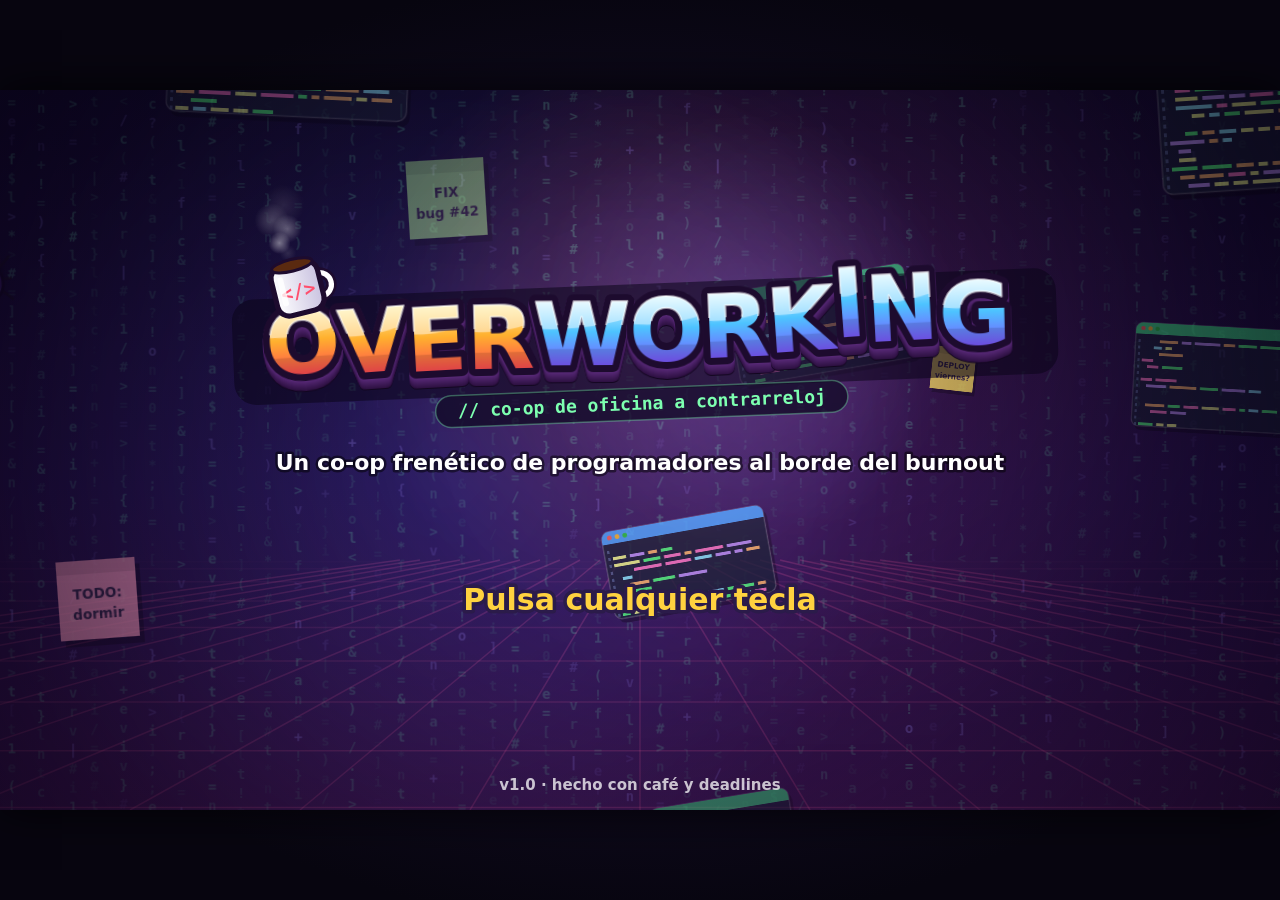
==== index.html @ 5dc76606 "OVERWORKING: co-op de oficina a contrarreloj Juego HTML5 Canvas inspirado en las cocinas frenéticas," ====
<!DOCTYPE html>
<html lang="es">
<head>
  <meta charset="utf-8">
  <meta name="viewport" content="width=device-width, initial-scale=1">
  <title>OVERWORKING</title>
  <link rel="stylesheet" href="css/style.css">
</head>
<body>
  <div id="wrap">
    <canvas id="game" width="1280" height="720" tabindex="0" aria-label="OVERWORKING"></canvas>
  </div>
  <noscript>OVERWORKING necesita JavaScript.</noscript>

  <!-- AUDIO -->
  <script src="js/audio.js"></script>
  <!-- ART -->
  <script src="js/art/art.js"></script>
  <script src="js/art/characters.js"></script>
  <script src="js/art/stations.js"></script>
  <script src="js/art/items.js"></script>
  <script src="js/art/fx.js"></script>
  <script src="js/art/ui.js"></script>
  <!-- CORE -->
  <script src="js/core/fallbacks.js"></script>
  <script src="js/core/config.js"></script>
  <script src="js/core/input.js"></script>
  <script src="js/core/levels.js"></script>
  <script src="js/core/entities.js"></script>
  <script src="js/core/game.js"></script>
  <script src="js/core/hud.js"></script>
  <script src="js/core/menus.js"></script>
  <script src="js/core/main.js"></script>
</body>
</html>
---- css/style.css ----
html, body {
  margin: 0;
  padding: 0;
  width: 100%;
  height: 100%;
  overflow: hidden;
  background: #07050f;
}
#wrap {
  position: fixed;
  inset: 0;
  display: flex;
  align-items: center;
  justify-content: center;
  background: radial-gradient(ellipse at center, #1a1033 0%, #07050f 75%);
}
#game {
  display: block;
  width: 1280px;
  height: 720px;
  background: #000;
  outline: none;
  box-shadow: 0 0 40px rgba(0, 0, 0, 0.8);
  cursor: default;
}
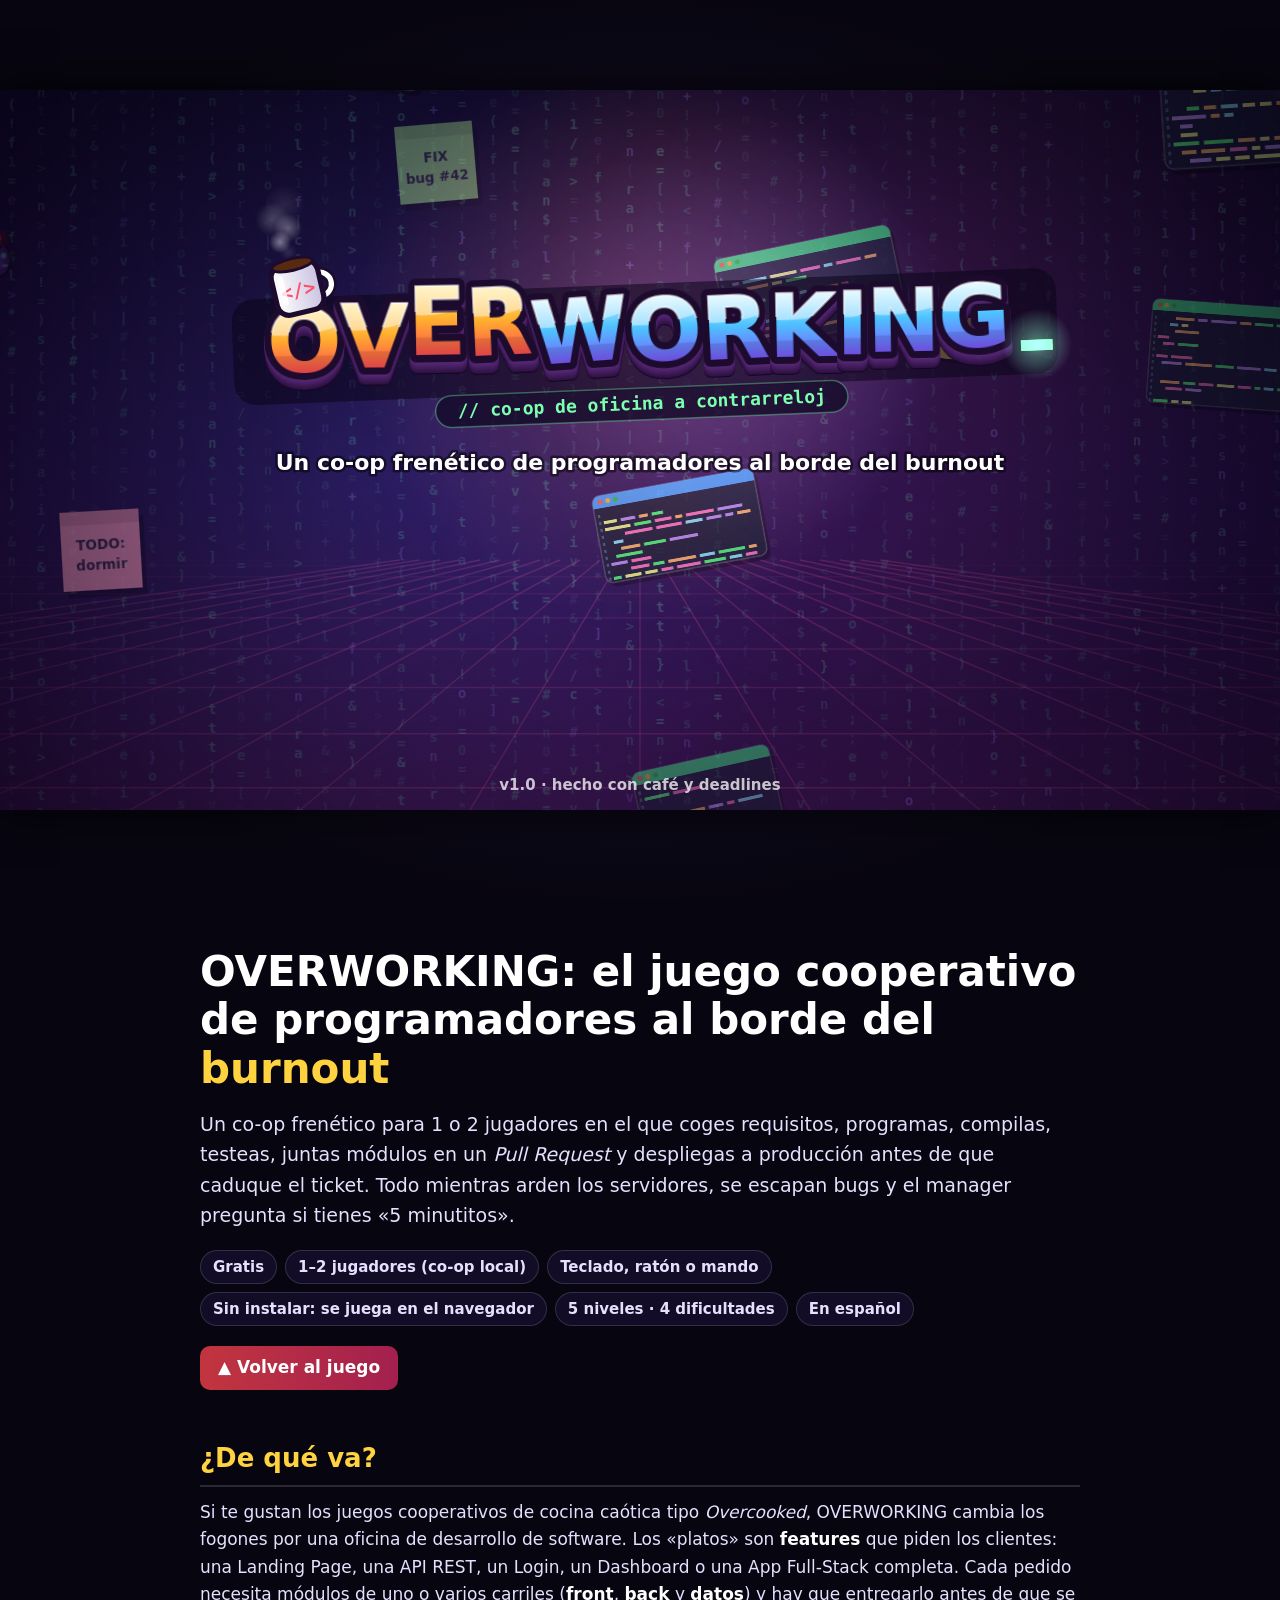
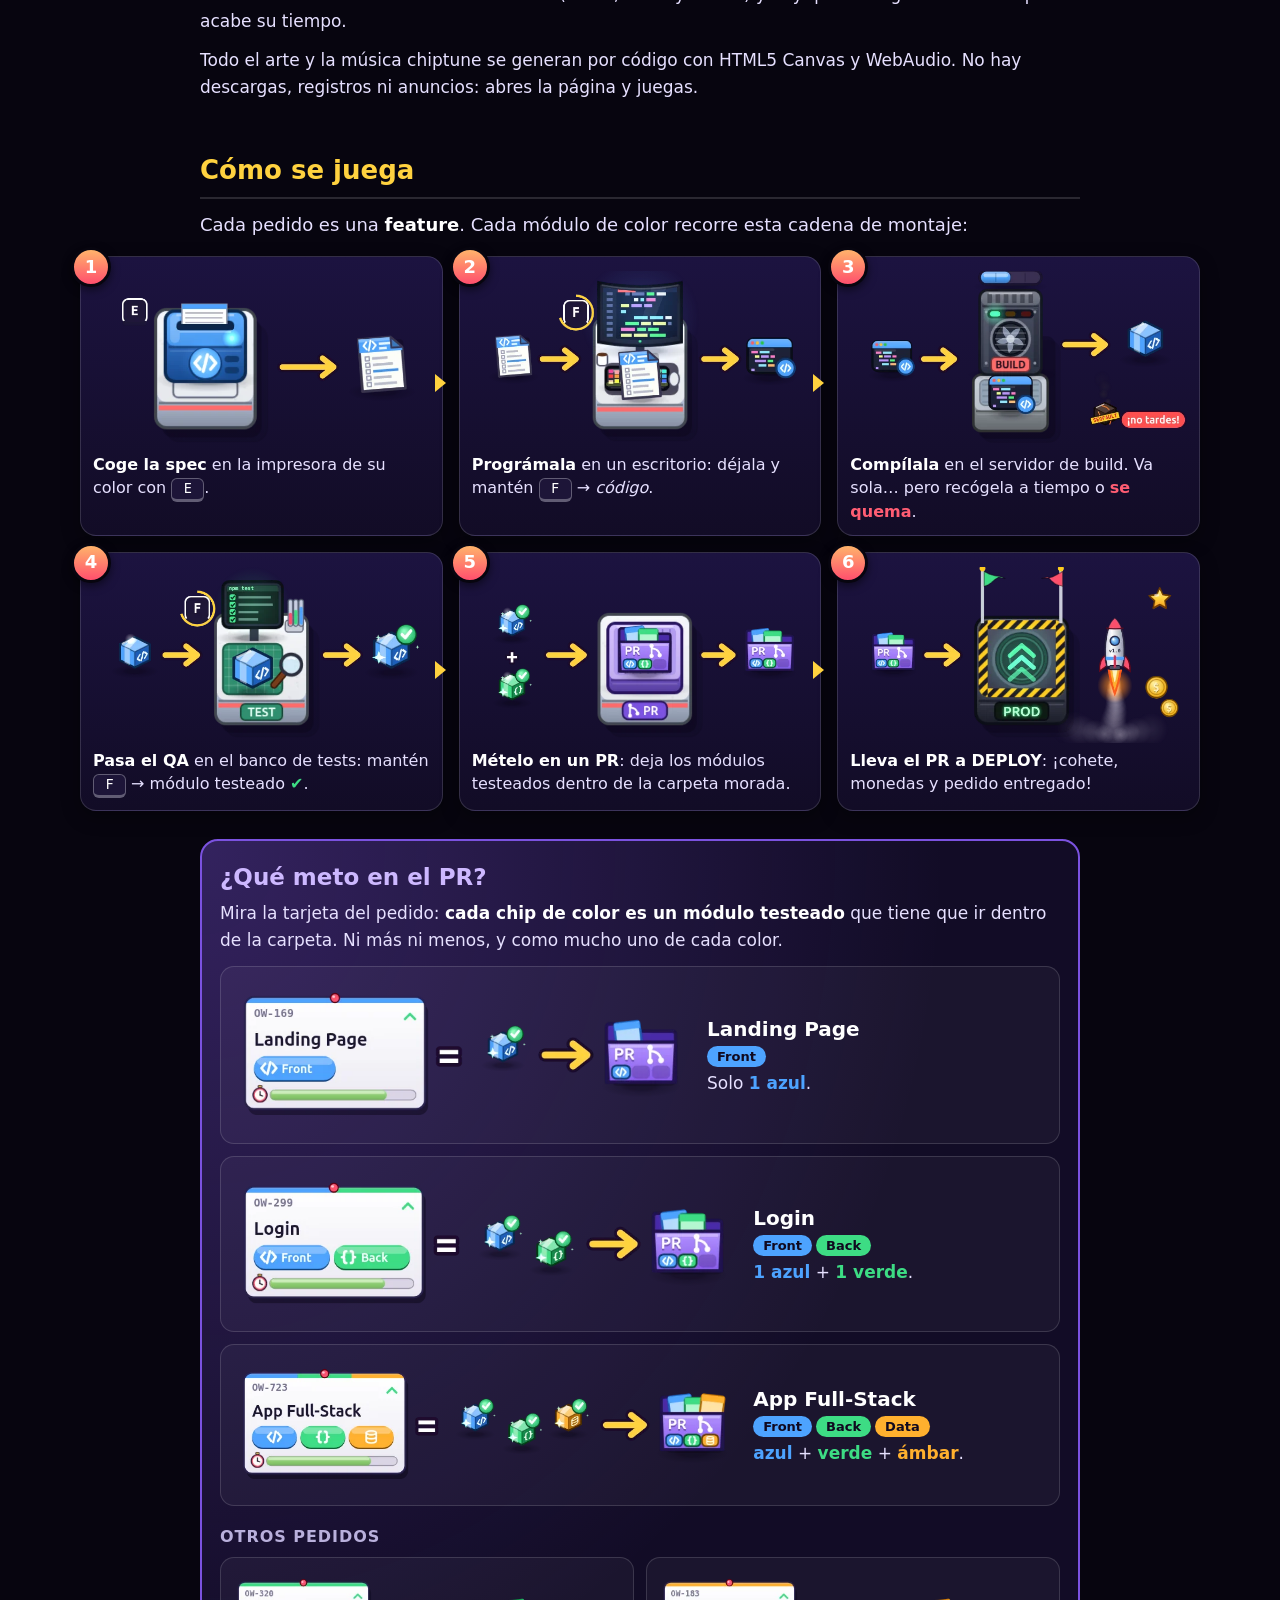
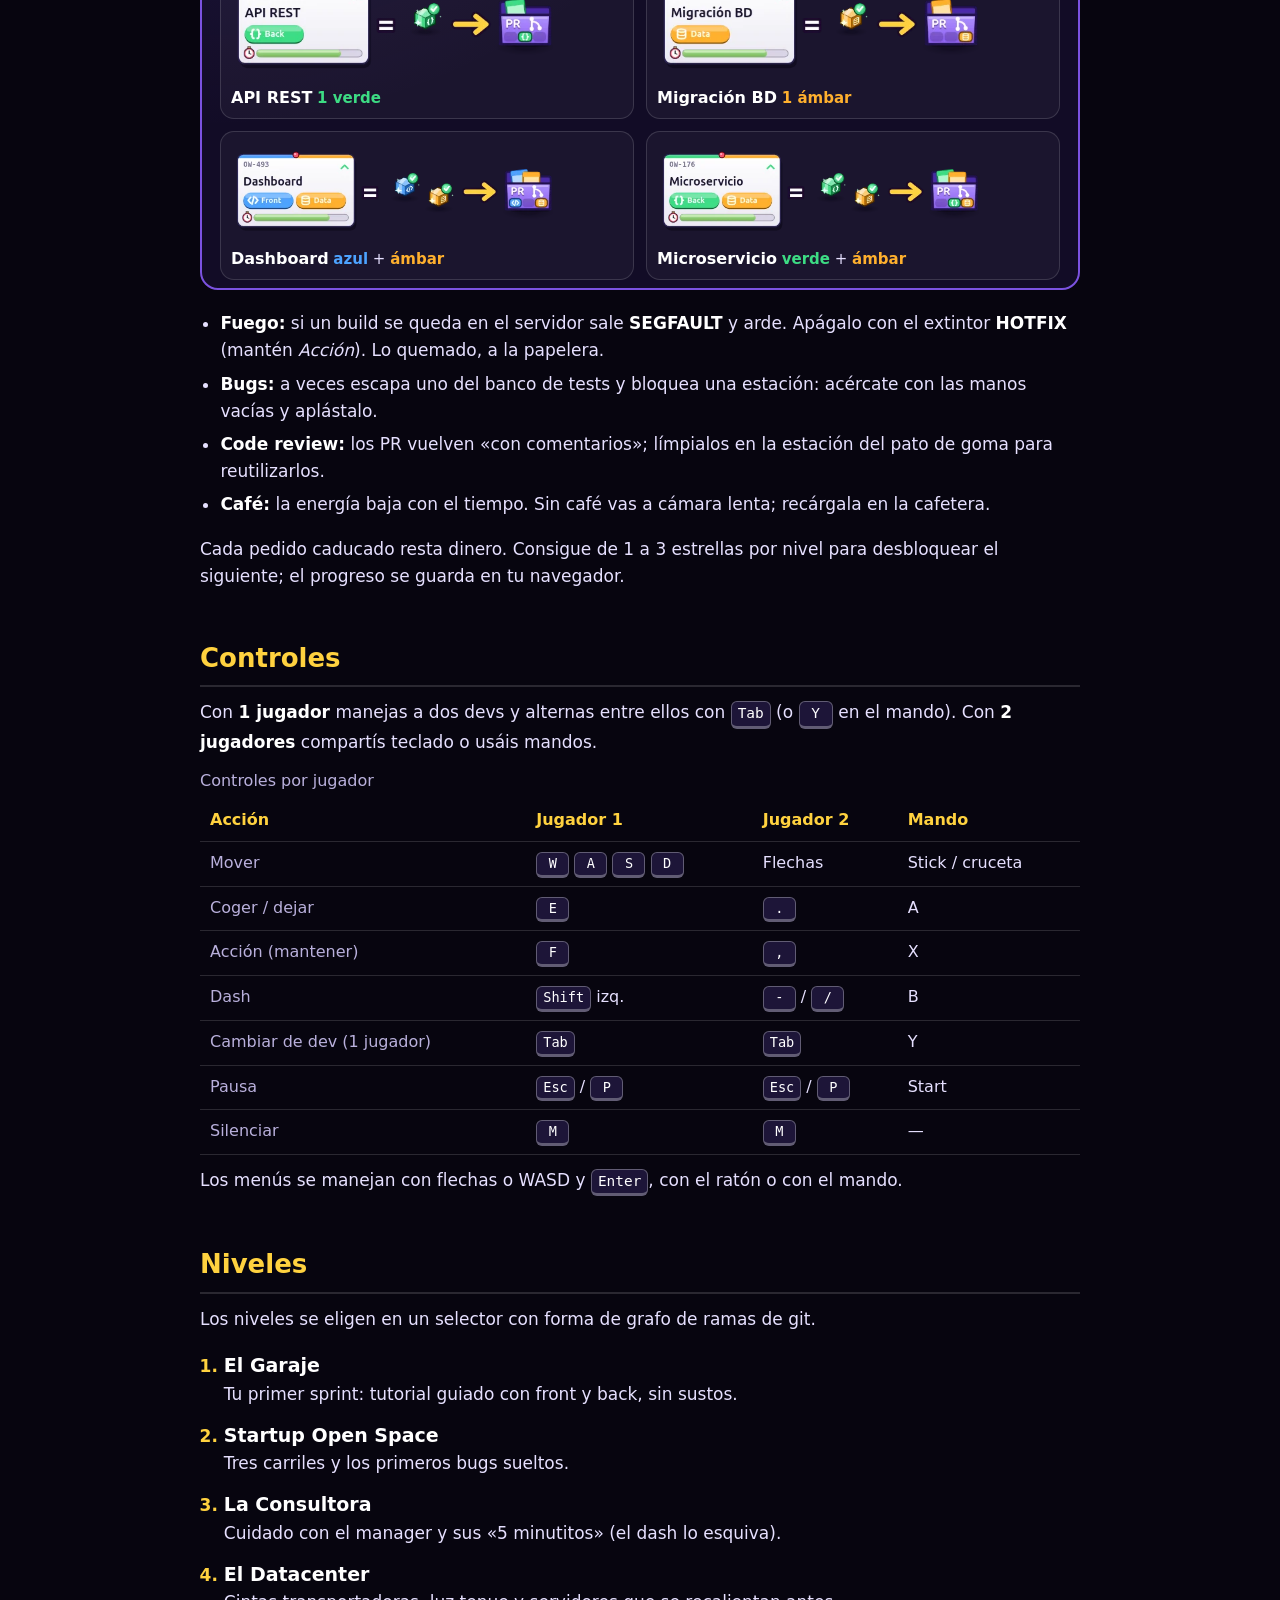
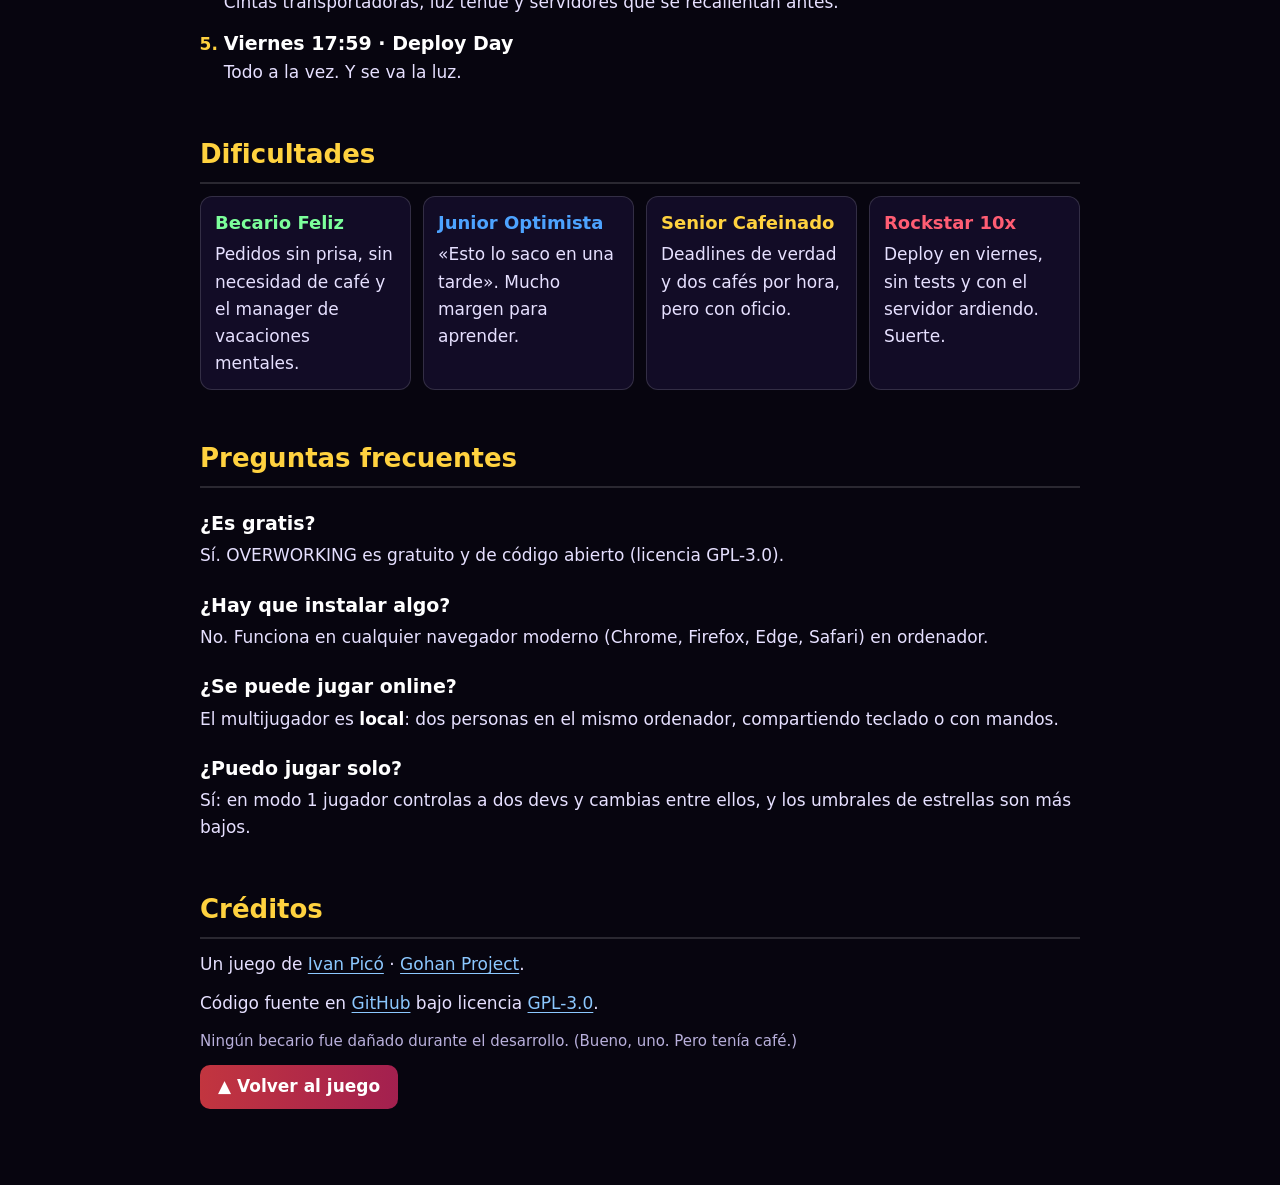
==== commit 23105335: "SEO, manifest PWA, imagen social y guía visual de cómo se juega" ====
--- a/index.html
+++ b/index.html
@@ -1,35 +1,395 @@
 <!DOCTYPE html>
-<html lang="es">
+<html lang="es" dir="ltr">
 <head>
   <meta charset="utf-8">
-  <meta name="viewport" content="width=device-width, initial-scale=1">
-  <title>OVERWORKING</title>
+  <meta name="viewport" content="width=device-width, initial-scale=1, viewport-fit=cover">
+  <title>OVERWORKING — Juego cooperativo de programadores gratis en el navegador</title>
+  <meta name="description" content="Juego co-op gratis para 1–2 jugadores en el navegador: programa, compila, testea y despliega antes de que arda el servidor. Sin instalar, con teclado o mando.">
+  <meta name="keywords" content="juego de programadores, juego cooperativo, co-op local, juego de navegador, juego gratis, HTML5, juego de oficina, deploy, bugs, pull request">
+  <meta name="author" content="Ivan Picó — Gohan Project">
+  <meta name="creator" content="Ivan Picó">
+  <meta name="publisher" content="Gohan Project">
+  <meta name="robots" content="index, follow, max-image-preview:large, max-snippet:-1, max-video-preview:-1">
+  <meta name="theme-color" content="#1a1033">
+  <meta name="color-scheme" content="dark">
+  <meta name="application-name" content="OVERWORKING">
+  <meta name="apple-mobile-web-app-title" content="OVERWORKING">
+  <meta name="mobile-web-app-capable" content="yes">
+  <meta name="apple-mobile-web-app-capable" content="yes">
+  <meta name="apple-mobile-web-app-status-bar-style" content="black-translucent">
+  <meta name="format-detection" content="telephone=no">
+
+  <link rel="canonical" href="https://ivan-pico.github.io/overworking/">
+  <link rel="alternate" hreflang="es" href="https://ivan-pico.github.io/overworking/">
+  <link rel="alternate" hreflang="x-default" href="https://ivan-pico.github.io/overworking/">
+  <link rel="author" href="https://gohan.cat">
+
+  <!-- Iconos y PWA -->
+  <link rel="icon" href="icons/favicon.ico" sizes="any">
+  <link rel="icon" href="icons/favicon.svg" type="image/svg+xml">
+  <link rel="icon" href="icons/favicon-32.png" type="image/png" sizes="32x32">
+  <link rel="icon" href="icons/favicon-16.png" type="image/png" sizes="16x16">
+  <link rel="apple-touch-icon" href="icons/apple-touch-icon.png" sizes="180x180">
+  <link rel="manifest" href="manifest.webmanifest">
+
+  <!-- Open Graph -->
+  <meta property="og:type" content="website">
+  <meta property="og:site_name" content="OVERWORKING">
+  <meta property="og:locale" content="es_ES">
+  <meta property="og:url" content="https://ivan-pico.github.io/overworking/">
+  <meta property="og:title" content="OVERWORKING — Juego cooperativo de programadores">
+  <meta property="og:description" content="Programa, compila y despliega antes de que arda el servidor. Co-op local gratis para 1–2 jugadores en el navegador, con teclado o mando.">
+  <meta property="og:image" content="https://ivan-pico.github.io/overworking/img/og-image.png">
+  <meta property="og:image:secure_url" content="https://ivan-pico.github.io/overworking/img/og-image.png">
+  <meta property="og:image:type" content="image/png">
+  <meta property="og:image:width" content="1200">
+  <meta property="og:image:height" content="630">
+  <meta property="og:image:alt" content="Logo de OVERWORKING sobre una partida en la oficina: dos programadores, un servidor de build en llamas y un bug escapado.">
+
+  <!-- Twitter / X -->
+  <meta name="twitter:card" content="summary_large_image">
+  <meta name="twitter:title" content="OVERWORKING — Juego cooperativo de programadores">
+  <meta name="twitter:description" content="Programa, compila y despliega antes de que arda el servidor. Co-op local gratis en el navegador.">
+  <meta name="twitter:image" content="https://ivan-pico.github.io/overworking/img/og-image.png">
+  <meta name="twitter:image:alt" content="Logo de OVERWORKING sobre una partida en la oficina: dos programadores, un servidor de build en llamas y un bug escapado.">
+
   <link rel="stylesheet" href="css/style.css">
+
+  <!-- Datos estructurados (schema.org) -->
+  <script type="application/ld+json">
+  {
+    "@context": "https://schema.org",
+    "@graph": [
+      {
+        "@type": "WebSite",
+        "@id": "https://ivan-pico.github.io/overworking/#website",
+        "url": "https://ivan-pico.github.io/overworking/",
+        "name": "OVERWORKING",
+        "description": "Juego cooperativo de programadores gratis en el navegador.",
+        "inLanguage": "es",
+        "author": { "@id": "https://gohan.cat/#ivan-pico" },
+        "publisher": { "@id": "https://gohan.cat/#organization" }
+      },
+      {
+        "@type": "WebPage",
+        "@id": "https://ivan-pico.github.io/overworking/#webpage",
+        "url": "https://ivan-pico.github.io/overworking/",
+        "name": "OVERWORKING — Juego cooperativo de programadores gratis en el navegador",
+        "inLanguage": "es",
+        "isPartOf": { "@id": "https://ivan-pico.github.io/overworking/#website" },
+        "about": { "@id": "https://ivan-pico.github.io/overworking/#game" },
+        "mainEntity": { "@id": "https://ivan-pico.github.io/overworking/#game" },
+        "primaryImageOfPage": { "@id": "https://ivan-pico.github.io/overworking/#og-image" }
+      },
+      {
+        "@type": "Person",
+        "@id": "https://gohan.cat/#ivan-pico",
+        "name": "Ivan Picó",
+        "url": "https://gohan.cat",
+        "sameAs": ["https://github.com/ivan-pico"],
+        "affiliation": { "@id": "https://gohan.cat/#organization" }
+      },
+      {
+        "@type": "Organization",
+        "@id": "https://gohan.cat/#organization",
+        "name": "Gohan Project",
+        "url": "https://gohan.cat",
+        "founder": { "@id": "https://gohan.cat/#ivan-pico" }
+      },
+      {
+        "@type": "ImageObject",
+        "@id": "https://ivan-pico.github.io/overworking/#og-image",
+        "url": "https://ivan-pico.github.io/overworking/img/og-image.png",
+        "contentUrl": "https://ivan-pico.github.io/overworking/img/og-image.png",
+        "width": 1200,
+        "height": 630,
+        "caption": "OVERWORKING: partida cooperativa en el nivel Viernes 17:59 · Deploy Day"
+      },
+      {
+        "@type": "VideoGame",
+        "@id": "https://ivan-pico.github.io/overworking/#game",
+        "name": "OVERWORKING",
+        "alternateName": "Overworking: co-op de oficina a contrarreloj",
+        "url": "https://ivan-pico.github.io/overworking/",
+        "description": "Juego cooperativo frenético para 1 o 2 jugadores ambientado en una oficina de programadores: coge requisitos, programa, compila sin provocar un SEGFAULT, testea, aplasta bugs, junta módulos en un Pull Request y despliega a producción antes de que caduque el ticket.",
+        "image": { "@id": "https://ivan-pico.github.io/overworking/#og-image" },
+        "screenshot": { "@id": "https://ivan-pico.github.io/overworking/#og-image" },
+        "inLanguage": "es",
+        "genre": ["Cooperativo", "Party game", "Arcade", "Gestión del tiempo", "Simulación"],
+        "keywords": "juego de programadores, co-op local, juego de navegador, HTML5, bugs, deploy, pull request, café",
+        "playMode": ["https://schema.org/CoOp", "https://schema.org/SinglePlayer", "https://schema.org/MultiPlayer"],
+        "numberOfPlayers": { "@type": "QuantitativeValue", "minValue": 1, "maxValue": 2 },
+        "gamePlatform": ["Navegador web", "PC", "Mac", "Linux"],
+        "applicationCategory": "GameApplication",
+        "applicationSubCategory": "Juego cooperativo local",
+        "operatingSystem": "Windows, macOS, Linux, ChromeOS (cualquier navegador moderno)",
+        "browserRequirements": "Requiere JavaScript y HTML5 Canvas. Teclado o mando compatible con la Gamepad API.",
+        "softwareVersion": "1.0",
+        "datePublished": "2026-11-26",
+        "isAccessibleForFree": true,
+        "isFamilyFriendly": true,
+        "accessMode": ["visual", "auditory"],
+        "accessibilityControl": ["fullKeyboardControl", "fullMouseControl"],
+        "license": "https://www.gnu.org/licenses/gpl-3.0.html",
+        "author": { "@id": "https://gohan.cat/#ivan-pico" },
+        "creator": { "@id": "https://gohan.cat/#ivan-pico" },
+        "publisher": { "@id": "https://gohan.cat/#organization" },
+        "character": [
+          { "@type": "Person", "name": "Ana", "description": "Desarrolladora del jugador 1" },
+          { "@type": "Person", "name": "Leo", "description": "Desarrollador del jugador 2" }
+        ],
+        "gameLocation": [
+          { "@type": "Place", "name": "El Garaje", "description": "Nivel 1: tutorial guiado con front y back, sin peligros." },
+          { "@type": "Place", "name": "Startup Open Space", "description": "Nivel 2: tres carriles y los primeros bugs." },
+          { "@type": "Place", "name": "La Consultora", "description": "Nivel 3: el manager y sus \"5 minutitos\"." },
+          { "@type": "Place", "name": "El Datacenter", "description": "Nivel 4: cintas transportadoras y servidores que se recalientan." },
+          { "@type": "Place", "name": "Viernes 17:59 · Deploy Day", "description": "Nivel 5: todo a la vez y apagones." }
+        ],
+        "offers": {
+          "@type": "Offer",
+          "price": "0",
+          "priceCurrency": "EUR",
+          "availability": "https://schema.org/InStock",
+          "url": "https://ivan-pico.github.io/overworking/",
+          "category": "free"
+        },
+        "potentialAction": {
+          "@type": "PlayAction",
+          "target": "https://ivan-pico.github.io/overworking/"
+        },
+        "subjectOf": {
+          "@type": "SoftwareSourceCode",
+          "name": "Código fuente de OVERWORKING",
+          "codeRepository": "https://github.com/ivan-pico/overworking",
+          "programmingLanguage": ["JavaScript", "HTML", "CSS"],
+          "runtimePlatform": "Navegador web",
+          "license": "https://www.gnu.org/licenses/gpl-3.0.html",
+          "author": { "@id": "https://gohan.cat/#ivan-pico" }
+        }
+      }
+    ]
+  }
+  </script>
+
+  <!-- Scripts clásicos en orden (defer conserva el orden y no bloquea el parseo; funciona con file://) -->
+  <!-- AUDIO -->
+  <script defer src="js/audio.js"></script>
+  <!-- ART -->
+  <script defer src="js/art/art.js"></script>
+  <script defer src="js/art/characters.js"></script>
+  <script defer src="js/art/stations.js"></script>
+  <script defer src="js/art/items.js"></script>
+  <script defer src="js/art/fx.js"></script>
+  <script defer src="js/art/ui.js"></script>
+  <!-- CORE -->
+  <script defer src="js/core/fallbacks.js"></script>
+  <script defer src="js/core/config.js"></script>
+  <script defer src="js/core/input.js"></script>
+  <script defer src="js/core/levels.js"></script>
+  <script defer src="js/core/entities.js"></script>
+  <script defer src="js/core/game.js"></script>
+  <script defer src="js/core/hud.js"></script>
+  <script defer src="js/core/menus.js"></script>
+  <script defer src="js/core/main.js"></script>
+  <!-- PÁGINA: pausa al hacer scroll fuera del juego -->
+  <script defer src="js/page.js"></script>
 </head>
 <body>
-  <div id="wrap">
-    <canvas id="game" width="1280" height="720" tabindex="0" aria-label="OVERWORKING"></canvas>
-  </div>
-  <noscript>OVERWORKING necesita JavaScript.</noscript>
-
-  <!-- AUDIO -->
-  <script src="js/audio.js"></script>
-  <!-- ART -->
-  <script src="js/art/art.js"></script>
-  <script src="js/art/characters.js"></script>
-  <script src="js/art/stations.js"></script>
-  <script src="js/art/items.js"></script>
-  <script src="js/art/fx.js"></script>
-  <script src="js/art/ui.js"></script>
-  <!-- CORE -->
-  <script src="js/core/fallbacks.js"></script>
-  <script src="js/core/config.js"></script>
-  <script src="js/core/input.js"></script>
-  <script src="js/core/levels.js"></script>
-  <script src="js/core/entities.js"></script>
-  <script src="js/core/game.js"></script>
-  <script src="js/core/hud.js"></script>
-  <script src="js/core/menus.js"></script>
-  <script src="js/core/main.js"></script>
+  <main>
+    <section id="juego" aria-label="Juego">
+      <canvas id="game" width="1280" height="720" tabindex="0" role="application"
+              aria-label="OVERWORKING: juego cooperativo de programadores. Se juega con teclado, ratón o mando."
+              aria-describedby="como-jugar-resumen">
+        <p>Tu navegador no puede mostrar el lienzo del juego. Más abajo tienes la descripción, los controles y los niveles de OVERWORKING.</p>
+      </canvas>
+      <noscript>
+        <div class="noscript">
+          <p><strong>OVERWORKING necesita JavaScript</strong> para funcionar. Actívalo y recarga la página para jugar.</p>
+          <p><a href="#acerca">Leer sobre el juego</a></p>
+        </div>
+      </noscript>
+    </section>
+
+    <article id="acerca" class="about" aria-labelledby="titulo">
+      <header>
+        <h1 id="titulo">OVERWORKING: el juego cooperativo de programadores al borde del <span class="hl">burnout</span></h1>
+        <p class="lead" id="como-jugar-resumen">Un co-op frenético para 1 o 2 jugadores en el que coges requisitos, programas,
+          compilas, testeas, juntas módulos en un <em>Pull Request</em> y despliegas a producción antes de que caduque el ticket.
+          Todo mientras arden los servidores, se escapan bugs y el manager pregunta si tienes «5 minutitos».</p>
+        <ul class="facts" aria-label="Datos rápidos">
+          <li>Gratis</li>
+          <li>1–2 jugadores (co-op local)</li>
+          <li>Teclado, ratón o mando</li>
+          <li>Sin instalar: se juega en el navegador</li>
+          <li>5 niveles · 4 dificultades</li>
+          <li>En español</li>
+        </ul>
+        <p><a class="play" href="#juego">▲ Volver al juego</a></p>
+      </header>
+
+      <section aria-labelledby="h-que-es">
+        <h2 id="h-que-es">¿De qué va?</h2>
+        <p>Si te gustan los juegos cooperativos de cocina caótica tipo <em>Overcooked</em>, OVERWORKING cambia los fogones
+          por una oficina de desarrollo de software. Los «platos» son <strong>features</strong> que piden los clientes:
+          una Landing Page, una API REST, un Login, un Dashboard o una App Full-Stack completa. Cada pedido necesita
+          módulos de uno o varios carriles (<strong>front</strong>, <strong>back</strong> y <strong>datos</strong>) y hay que
+          entregarlo antes de que se acabe su tiempo.</p>
+        <p>Todo el arte y la música chiptune se generan por código con HTML5 Canvas y WebAudio. No hay descargas,
+          registros ni anuncios: abres la página y juegas.</p>
+      </section>
+
+      <section aria-labelledby="h-como">
+        <h2 id="h-como">Cómo se juega</h2>
+        <p class="howto-intro">Cada pedido es una <strong>feature</strong>. Cada módulo de color recorre esta cadena de montaje:</p>
+        <ol class="howto">
+          <li class="howto-step">
+            <span class="howto-n" aria-hidden="true">1</span>
+            <img src="img/howto/paso1-impresora.webp" width="420" height="220" loading="lazy" alt="Impresora de tickets azul del carril Front con una hoja de spec saliendo; flecha hacia la hoja spec azul.">
+            <p><strong>Coge la spec</strong> en la impresora de su color con <kbd>E</kbd>.</p>
+          </li>
+          <li class="howto-step">
+            <span class="howto-n" aria-hidden="true">2</span>
+            <img src="img/howto/paso2-escritorio.webp" width="420" height="220" loading="lazy" alt="Spec azul que entra en el escritorio con monitor y teclado; se mantiene F; flecha hacia el bloque de código azul.">
+            <p><strong>Prográmala</strong> en un escritorio: déjala y mantén <kbd>F</kbd> → <em>código</em>.</p>
+          </li>
+          <li class="howto-step">
+            <span class="howto-n" aria-hidden="true">3</span>
+            <img src="img/howto/paso3-build.webp" width="420" height="220" loading="lazy" alt="Código azul que entra en el servidor de build; flecha hacia el paquete build azul. Aviso: si tardas en recogerlo se convierte en un paquete quemado SEGFAULT.">
+            <p><strong>Compílala</strong> en el servidor de build. Va sola… pero recógela a tiempo o <strong class="hot">se quema</strong>.</p>
+          </li>
+          <li class="howto-step">
+            <span class="howto-n" aria-hidden="true">4</span>
+            <img src="img/howto/paso4-tests.webp" width="420" height="220" loading="lazy" alt="Paquete build azul en el banco de tests; se mantiene F; flecha hacia el módulo testeado con un check verde.">
+            <p><strong>Pasa el QA</strong> en el banco de tests: mantén <kbd>F</kbd> → módulo testeado <span class="ok">✔</span>.</p>
+          </li>
+          <li class="howto-step">
+            <span class="howto-n" aria-hidden="true">5</span>
+            <img src="img/howto/paso5-pr.webp" width="420" height="220" loading="lazy" alt="Un módulo testeado azul más uno verde se meten en la carpeta morada de Pull Request.">
+            <p><strong>Mételo en un PR</strong>: deja los módulos testeados dentro de la carpeta morada.</p>
+          </li>
+          <li class="howto-step">
+            <span class="howto-n" aria-hidden="true">6</span>
+            <img src="img/howto/paso6-deploy.webp" width="420" height="220" loading="lazy" alt="La carpeta PR se lleva a la plataforma de lanzamiento PROD; despega un cohete y salen monedas y una estrella.">
+            <p><strong>Lleva el PR a DEPLOY</strong>: ¡cohete, monedas y pedido entregado!</p>
+          </li>
+        </ol>
+
+        <div class="prbox">
+          <h3 id="h-pr">¿Qué meto en el PR?</h3>
+          <p>Mira la tarjeta del pedido: <strong>cada chip de color es un módulo testeado</strong> que tiene que ir dentro de la carpeta.
+            Ni más ni menos, y como mucho uno de cada color.</p>
+          <div class="recipes">
+          <figure class="recipe lanes1">
+            <img src="img/howto/pr-landing.webp" width="456" height="160" loading="lazy" alt="Tarjeta del pedido Landing Page con un chip azul Front: un módulo testeado azul dentro del PR.">
+            <figcaption><strong>Landing Page</strong><span class="chips"><span class="chip f">Front</span></span>Solo <b class="tf">1 azul</b>.</figcaption>
+          </figure>
+          <figure class="recipe lanes2">
+            <img src="img/howto/pr-login.webp" width="508" height="160" loading="lazy" alt="Tarjeta del pedido Login con chips Front y Back: un módulo azul y uno verde dentro del PR.">
+            <figcaption><strong>Login</strong><span class="chips"><span class="chip f">Front</span><span class="chip b">Back</span></span><b class="tf">1 azul</b> + <b class="tb">1 verde</b>.</figcaption>
+          </figure>
+          <figure class="recipe lanes3">
+            <img src="img/howto/pr-fullstack.webp" width="560" height="160" loading="lazy" alt="Tarjeta del pedido App Full-Stack con chips Front, Back y Data: módulos azul, verde y ámbar dentro del PR.">
+            <figcaption><strong>App Full-Stack</strong><span class="chips"><span class="chip f">Front</span><span class="chip b">Back</span><span class="chip d">Data</span></span><b class="tf">azul</b> + <b class="tb">verde</b> + <b class="td">ámbar</b>.</figcaption>
+          </figure>
+          </div>
+          <h4>Otros pedidos</h4>
+          <div class="recipes recipes-more">
+          <figure class="recipe small">
+            <img src="img/howto/pr-api.webp" width="328" height="115" loading="lazy" alt="Pedido API REST: un módulo verde Back dentro del PR.">
+            <figcaption><strong>API REST</strong> <b class="tb">1 verde</b></figcaption>
+          </figure>
+          <figure class="recipe small">
+            <img src="img/howto/pr-bd.webp" width="328" height="115" loading="lazy" alt="Pedido Migración BD: un módulo ámbar Data dentro del PR.">
+            <figcaption><strong>Migración BD</strong> <b class="td">1 ámbar</b></figcaption>
+          </figure>
+          <figure class="recipe small">
+            <img src="img/howto/pr-dashboard.webp" width="366" height="115" loading="lazy" alt="Pedido Dashboard: un módulo azul y uno ámbar dentro del PR.">
+            <figcaption><strong>Dashboard</strong> <b class="tf">azul</b> + <b class="td">ámbar</b></figcaption>
+          </figure>
+          <figure class="recipe small">
+            <img src="img/howto/pr-micro.webp" width="366" height="115" loading="lazy" alt="Pedido Microservicio: un módulo verde y uno ámbar dentro del PR.">
+            <figcaption><strong>Microservicio</strong> <b class="tb">verde</b> + <b class="td">ámbar</b></figcaption>
+          </figure>
+          </div>
+        </div>
+
+        <ul class="howto-extra">
+          <li><strong>Fuego:</strong> si un build se queda en el servidor sale <strong>SEGFAULT</strong> y arde. Apágalo con el extintor <strong>HOTFIX</strong> (mantén <em>Acción</em>). Lo quemado, a la papelera.</li>
+          <li><strong>Bugs:</strong> a veces escapa uno del banco de tests y bloquea una estación: acércate con las manos vacías y aplástalo.</li>
+          <li><strong>Code review:</strong> los PR vuelven «con comentarios»; límpialos en la estación del pato de goma para reutilizarlos.</li>
+          <li><strong>Café:</strong> la energía baja con el tiempo. Sin café vas a cámara lenta; recárgala en la cafetera.</li>
+        </ul>
+        <p>Cada pedido caducado resta dinero. Consigue de 1 a 3 estrellas por nivel para desbloquear el siguiente;
+          el progreso se guarda en tu navegador.</p>
+      </section>
+
+      <section aria-labelledby="h-controles">
+        <h2 id="h-controles">Controles</h2>
+        <p>Con <strong>1 jugador</strong> manejas a dos devs y alternas entre ellos con <kbd>Tab</kbd> (o <kbd>Y</kbd> en el mando).
+          Con <strong>2 jugadores</strong> compartís teclado o usáis mandos.</p>
+        <div class="table-wrap">
+          <table>
+            <caption>Controles por jugador</caption>
+            <thead>
+              <tr><th scope="col">Acción</th><th scope="col">Jugador 1</th><th scope="col">Jugador 2</th><th scope="col">Mando</th></tr>
+            </thead>
+            <tbody>
+              <tr><th scope="row">Mover</th><td><kbd>W</kbd> <kbd>A</kbd> <kbd>S</kbd> <kbd>D</kbd></td><td>Flechas</td><td>Stick / cruceta</td></tr>
+              <tr><th scope="row">Coger / dejar</th><td><kbd>E</kbd></td><td><kbd>.</kbd></td><td>A</td></tr>
+              <tr><th scope="row">Acción (mantener)</th><td><kbd>F</kbd></td><td><kbd>,</kbd></td><td>X</td></tr>
+              <tr><th scope="row">Dash</th><td><kbd>Shift</kbd> izq.</td><td><kbd>-</kbd> / <kbd>/</kbd></td><td>B</td></tr>
+              <tr><th scope="row">Cambiar de dev (1 jugador)</th><td><kbd>Tab</kbd></td><td><kbd>Tab</kbd></td><td>Y</td></tr>
+              <tr><th scope="row">Pausa</th><td><kbd>Esc</kbd> / <kbd>P</kbd></td><td><kbd>Esc</kbd> / <kbd>P</kbd></td><td>Start</td></tr>
+              <tr><th scope="row">Silenciar</th><td><kbd>M</kbd></td><td><kbd>M</kbd></td><td>—</td></tr>
+            </tbody>
+          </table>
+        </div>
+        <p>Los menús se manejan con flechas o WASD y <kbd>Enter</kbd>, con el ratón o con el mando.</p>
+      </section>
+
+      <section aria-labelledby="h-niveles">
+        <h2 id="h-niveles">Niveles</h2>
+        <p>Los niveles se eligen en un selector con forma de grafo de ramas de git.</p>
+        <ol class="levels">
+          <li><h3>El Garaje</h3><p>Tu primer sprint: tutorial guiado con front y back, sin sustos.</p></li>
+          <li><h3>Startup Open Space</h3><p>Tres carriles y los primeros bugs sueltos.</p></li>
+          <li><h3>La Consultora</h3><p>Cuidado con el manager y sus «5 minutitos» (el dash lo esquiva).</p></li>
+          <li><h3>El Datacenter</h3><p>Cintas transportadoras, luz tenue y servidores que se recalientan antes.</p></li>
+          <li><h3>Viernes 17:59 · Deploy Day</h3><p>Todo a la vez. Y se va la luz.</p></li>
+        </ol>
+      </section>
+
+      <section aria-labelledby="h-dificultad">
+        <h2 id="h-dificultad">Dificultades</h2>
+        <dl class="diffs">
+          <div><dt class="d1">Becario Feliz</dt><dd>Pedidos sin prisa, sin necesidad de café y el manager de vacaciones mentales.</dd></div>
+          <div><dt class="d2">Junior Optimista</dt><dd>«Esto lo saco en una tarde». Mucho margen para aprender.</dd></div>
+          <div><dt class="d3">Senior Cafeinado</dt><dd>Deadlines de verdad y dos cafés por hora, pero con oficio.</dd></div>
+          <div><dt class="d4">Rockstar 10x</dt><dd>Deploy en viernes, sin tests y con el servidor ardiendo. Suerte.</dd></div>
+        </dl>
+      </section>
+
+      <section aria-labelledby="h-faq">
+        <h2 id="h-faq">Preguntas frecuentes</h2>
+        <h3>¿Es gratis?</h3>
+        <p>Sí. OVERWORKING es gratuito y de código abierto (licencia GPL-3.0).</p>
+        <h3>¿Hay que instalar algo?</h3>
+        <p>No. Funciona en cualquier navegador moderno (Chrome, Firefox, Edge, Safari) en ordenador.</p>
+        <h3>¿Se puede jugar online?</h3>
+        <p>El multijugador es <strong>local</strong>: dos personas en el mismo ordenador, compartiendo teclado o con mandos.</p>
+        <h3>¿Puedo jugar solo?</h3>
+        <p>Sí: en modo 1 jugador controlas a dos devs y cambias entre ellos, y los umbrales de estrellas son más bajos.</p>
+      </section>
+
+      <footer class="credits" aria-labelledby="h-creditos">
+        <h2 id="h-creditos">Créditos</h2>
+        <p>Un juego de <a href="https://gohan.cat" rel="author">Ivan Picó</a> · <a href="https://gohan.cat">Gohan Project</a>.</p>
+        <p>Código fuente en <a href="https://github.com/ivan-pico/overworking">GitHub</a> bajo licencia
+          <a href="https://www.gnu.org/licenses/gpl-3.0.html" rel="license">GPL-3.0</a>.</p>
+        <p class="small">Ningún becario fue dañado durante el desarrollo. (Bueno, uno. Pero tenía café.)</p>
+        <p><a class="play" href="#juego">▲ Volver al juego</a></p>
+      </footer>
+    </article>
+  </main>
 </body>
 </html>
--- a/css/style.css
+++ b/css/style.css
@@ -1,17 +1,48 @@
+:root {
+  color-scheme: dark;
+  --bg: #07050f;
+  --panel: #120c26;
+  --line: rgba(255, 255, 255, 0.14);
+  --text: #e6e0ff;
+  --muted: #b9b0dc;
+  --accent: #ffd23f;
+  --link: #8cc8ff;
+  --front: #4da3ff;
+  --back: #3ddc84;
+  --data: #ffb02e;
+  --danger: #ff5d73;
+  --font: "Trebuchet MS", "Segoe UI", system-ui, sans-serif;
+  --mono: "Consolas", "DejaVu Sans Mono", monospace;
+}
 html, body {
   margin: 0;
   padding: 0;
   width: 100%;
-  height: 100%;
-  overflow: hidden;
-  background: #07050f;
-}
-#wrap {
-  position: fixed;
-  inset: 0;
+  background: var(--bg);
+}
+html {
+  /* La página puede bajar hasta "Acerca del juego", pero sin barra visible: el juego se ve igual que antes. */
+  scrollbar-width: none;
+  overscroll-behavior: none;
+  scroll-behavior: smooth;
+}
+html::-webkit-scrollbar { display: none; }
+body {
+  overflow-x: hidden;
+  color: var(--text);
+  font-family: var(--font);
+}
+
+/* ---------- Pantalla de juego (letterbox 1280×720 a pantalla completa) ---------- */
+#juego {
+  position: relative;
+  width: 100%;
+  height: 100vh;
+  height: 100dvh;
   display: flex;
   align-items: center;
   justify-content: center;
+  overflow: hidden;
   background: radial-gradient(ellipse at center, #1a1033 0%, #07050f 75%);
 }
 #game {
@@ -23,3 +54,221 @@
   box-shadow: 0 0 40px rgba(0, 0, 0, 0.8);
   cursor: default;
 }
+.noscript {
+  position: absolute;
+  inset: auto 16px 24px 16px;
+  max-width: 640px;
+  margin: 0 auto;
+  padding: 16px 20px;
+  border: 1px solid var(--line);
+  border-radius: 12px;
+  background: rgba(18, 12, 38, 0.95);
+  text-align: center;
+}
+
+/* ---------- Acerca del juego (contenido HTML real, bajo la pantalla de juego) ---------- */
+.about {
+  max-width: 880px;
+  margin: 0 auto;
+  padding: 48px 16px 64px;
+  line-height: 1.6;
+  font-size: 17px;
+}
+.about h1 {
+  margin: 0 0 16px;
+  font-size: clamp(28px, 5vw, 42px);
+  line-height: 1.15;
+  color: #fff;
+}
+.about h1 .hl { color: var(--accent); }
+.about h2 {
+  margin: 48px 0 12px;
+  padding-bottom: 6px;
+  border-bottom: 2px solid var(--line);
+  font-size: 26px;
+  color: var(--accent);
+}
+.about h3 { margin: 20px 0 4px; font-size: 19px; color: #fff; }
+.about p { margin: 0 0 12px; }
+.about .lead { font-size: 19px; color: var(--text); }
+.about strong { color: #fff; }
+.about a { color: var(--link); text-underline-offset: 3px; }
+.about a:hover { color: #fff; }
+.about a:focus-visible, #game:focus-visible { outline: 3px solid var(--accent); outline-offset: 3px; }
+.facts {
+  display: flex;
+  flex-wrap: wrap;
+  gap: 8px;
+  margin: 20px 0;
+  padding: 0;
+  list-style: none;
+}
+.facts li {
+  padding: 4px 12px;
+  border: 1px solid var(--line);
+  border-radius: 999px;
+  background: var(--panel);
+  font-size: 15px;
+  font-weight: bold;
+}
+.play {
+  display: inline-block;
+  padding: 8px 18px;
+  border-radius: 10px;
+  background: linear-gradient(90deg, #c2353f, #a3204f);
+  color: #fff !important;
+  font-weight: bold;
+  text-decoration: none;
+}
+.play:hover { filter: brightness(1.1); }
+.steps { padding-left: 1.4em; }
+.steps li { margin-bottom: 8px; }
+kbd {
+  display: inline-block;
+  min-width: 1.4em;
+  padding: 0 6px;
+  border: 1px solid rgba(255, 255, 255, 0.3);
+  border-bottom-width: 3px;
+  border-radius: 6px;
+  background: #1d1538;
+  color: #fff;
+  font-family: var(--mono);
+  font-size: 0.85em;
+  text-align: center;
+}
+.table-wrap { overflow-x: auto; margin-bottom: 12px; }
+table { width: 100%; border-collapse: collapse; font-size: 16px; }
+caption { text-align: left; color: var(--muted); padding-bottom: 6px; }
+th, td { padding: 8px 10px; border-bottom: 1px solid var(--line); text-align: left; vertical-align: top; }
+thead th { color: var(--accent); }
+tbody th { font-weight: normal; color: var(--muted); }
+.levels { padding-left: 1.4em; }
+.levels li { margin-bottom: 8px; }
+.levels li::marker { color: var(--accent); font-weight: bold; }
+.levels h3 { margin: 0; }
+.diffs { margin: 0; display: grid; gap: 12px; grid-template-columns: repeat(auto-fit, minmax(200px, 1fr)); }
+.diffs div { padding: 12px 14px; border: 1px solid var(--line); border-radius: 12px; background: var(--panel); }
+.diffs dt { font-weight: bold; font-size: 18px; }
+.diffs dd { margin: 4px 0 0; color: var(--text); }
+.diffs .d1 { color: #7cff9b; }
+.diffs .d2 { color: var(--front); }
+.diffs .d3 { color: var(--accent); }
+.diffs .d4 { color: var(--danger); }
+.credits { margin-top: 24px; }
+.credits .small { color: var(--muted); font-size: 15px; }
+@media (prefers-reduced-motion: reduce) {
+  html { scroll-behavior: auto; }
+}
+
+/* ---------- Cómo se juega: cadena de montaje ilustrada ---------- */
+.howto-intro { font-size: 18px; }
+.howto {
+  list-style: none;
+  margin: 16px 0 8px;
+  padding: 0;
+  display: grid;
+  grid-template-columns: repeat(3, 1fr);
+  gap: 16px;
+  /* la tira de pasos se sale un poco del texto para que las ilustraciones luzcan */
+  width: min(1120px, calc(100vw - 40px));
+  position: relative;
+  left: 50%;
+  transform: translateX(-50%);
+}
+.howto-step {
+  position: relative;
+  margin: 0;
+  padding: 10px 12px 12px;
+  border: 1px solid var(--line);
+  border-radius: 16px;
+  background: linear-gradient(180deg, #1c1340 0%, var(--panel) 100%);
+  box-shadow: 0 6px 18px rgba(0, 0, 0, 0.35);
+}
+.howto-step img {
+  display: block;
+  width: 100%;
+  height: auto;
+  margin: 4px 0 6px;
+}
+.howto-step p { margin: 0; font-size: 16px; line-height: 1.45; }
+.howto-n {
+  position: absolute;
+  top: -10px;
+  left: -10px;
+  width: 34px;
+  height: 34px;
+  display: grid;
+  place-items: center;
+  border-radius: 50%;
+  background: linear-gradient(180deg, #ffb36b, #ff4f6d);
+  border: 3px solid var(--bg);
+  color: #fff;
+  font-weight: bold;
+  font-size: 18px;
+  box-shadow: 0 3px 8px rgba(0, 0, 0, 0.5);
+}
+/* flechas entre pasos (escritorio) */
+.howto-step:not(:nth-child(3n))::after {
+  content: "";
+  position: absolute;
+  right: -13px;
+  top: 42%;
+  border: 9px solid transparent;
+  border-left: 11px solid var(--accent);
+  z-index: 1;
+}
+.howto .hot { color: var(--danger); }
+.howto .ok { color: var(--back); font-weight: bold; }
+
+.prbox {
+  margin: 28px 0 20px;
+  padding: 18px 18px 8px;
+  border: 2px solid #7b52e0;
+  border-radius: 18px;
+  background: radial-gradient(ellipse at top left, rgba(138, 92, 240, 0.28), transparent 60%), var(--panel);
+}
+.prbox h3 { margin-top: 0; font-size: 23px; color: #cdb8ff; }
+.prbox h4 { margin: 18px 0 8px; color: var(--muted); font-size: 16px; text-transform: uppercase; letter-spacing: 0.06em; }
+.recipes { display: grid; gap: 12px; }
+.recipe {
+  margin: 0;
+  display: flex;
+  align-items: center;
+  gap: 16px;
+  padding: 8px 14px;
+  border-radius: 14px;
+  background: rgba(255, 255, 255, 0.04);
+  border: 1px solid var(--line);
+}
+.recipe img { display: block; height: auto; max-width: 62%; flex: 0 1 auto; }
+.recipe.lanes1 img { width: 456px; }
+.recipe.lanes2 img { width: 508px; }
+.recipe.lanes3 img { width: 560px; }
+.recipe figcaption { font-size: 17px; line-height: 1.5; }
+.recipe figcaption strong { display: block; font-size: 20px; }
+.recipe .chips { display: flex; flex-wrap: wrap; gap: 4px; margin: 2px 0 4px; }
+.chip { padding: 1px 10px; border-radius: 999px; font-size: 13px; font-weight: bold; color: #10091f; }
+.chip.f { background: var(--front); }
+.chip.b { background: var(--back); }
+.chip.d { background: var(--data); }
+.tf { color: var(--front); }
+.tb { color: var(--back); }
+.td { color: var(--data); }
+.recipes-more { grid-template-columns: repeat(2, 1fr); }
+.recipe.small { flex-direction: column; align-items: flex-start; gap: 4px; padding: 8px 10px; }
+.recipe.small img { max-width: 100%; width: 330px; }
+.recipe.small figcaption { font-size: 15px; }
+.recipe.small figcaption strong { display: inline; font-size: 16px; }
+.howto-extra { padding-left: 1.2em; }
+.howto-extra li { margin-bottom: 6px; }
+
+@media (max-width: 760px) {
+  .howto { grid-template-columns: 1fr 1fr; }
+  .howto-step::after { display: none; }
+  .recipe { flex-direction: column; align-items: flex-start; gap: 4px; }
+  .recipe img { max-width: 100%; }
+}
+@media (max-width: 480px) {
+  .howto { grid-template-columns: 1fr; gap: 18px; }
+  .recipes-more { grid-template-columns: 1fr; }
+}
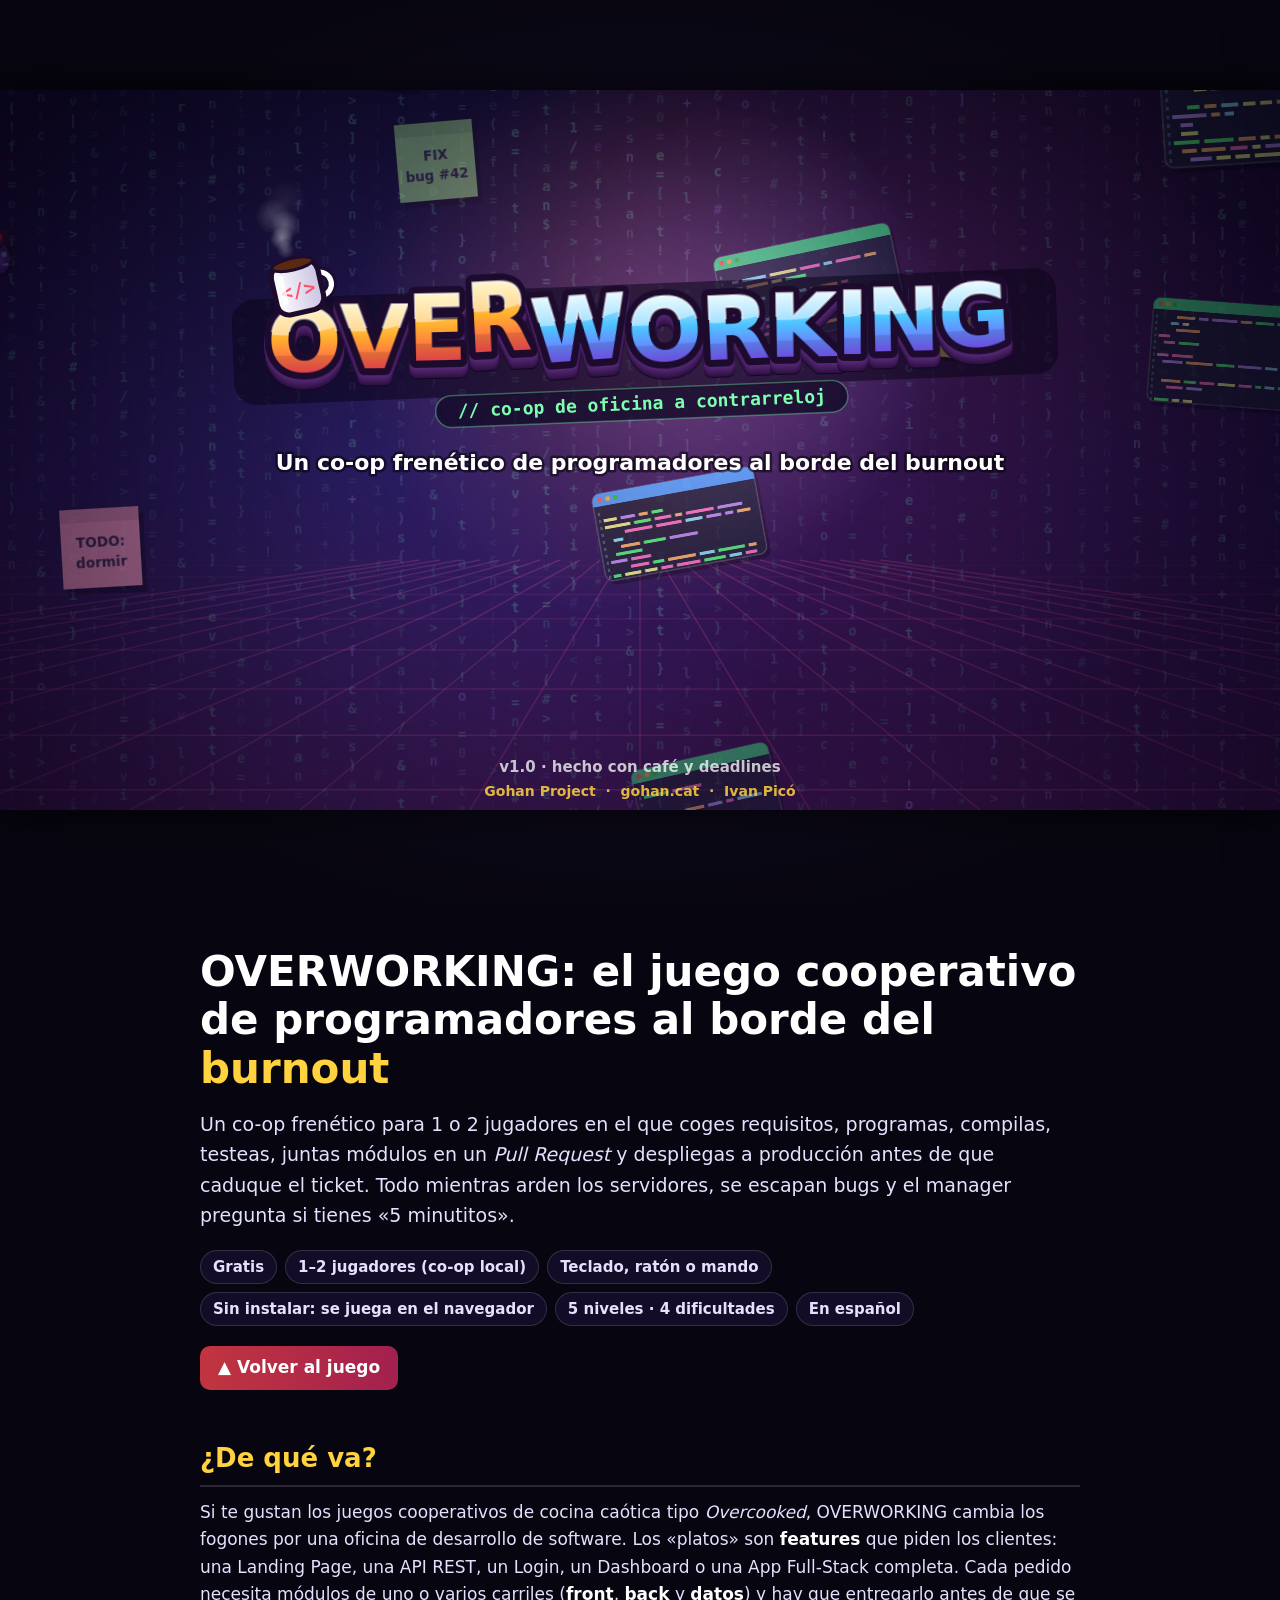
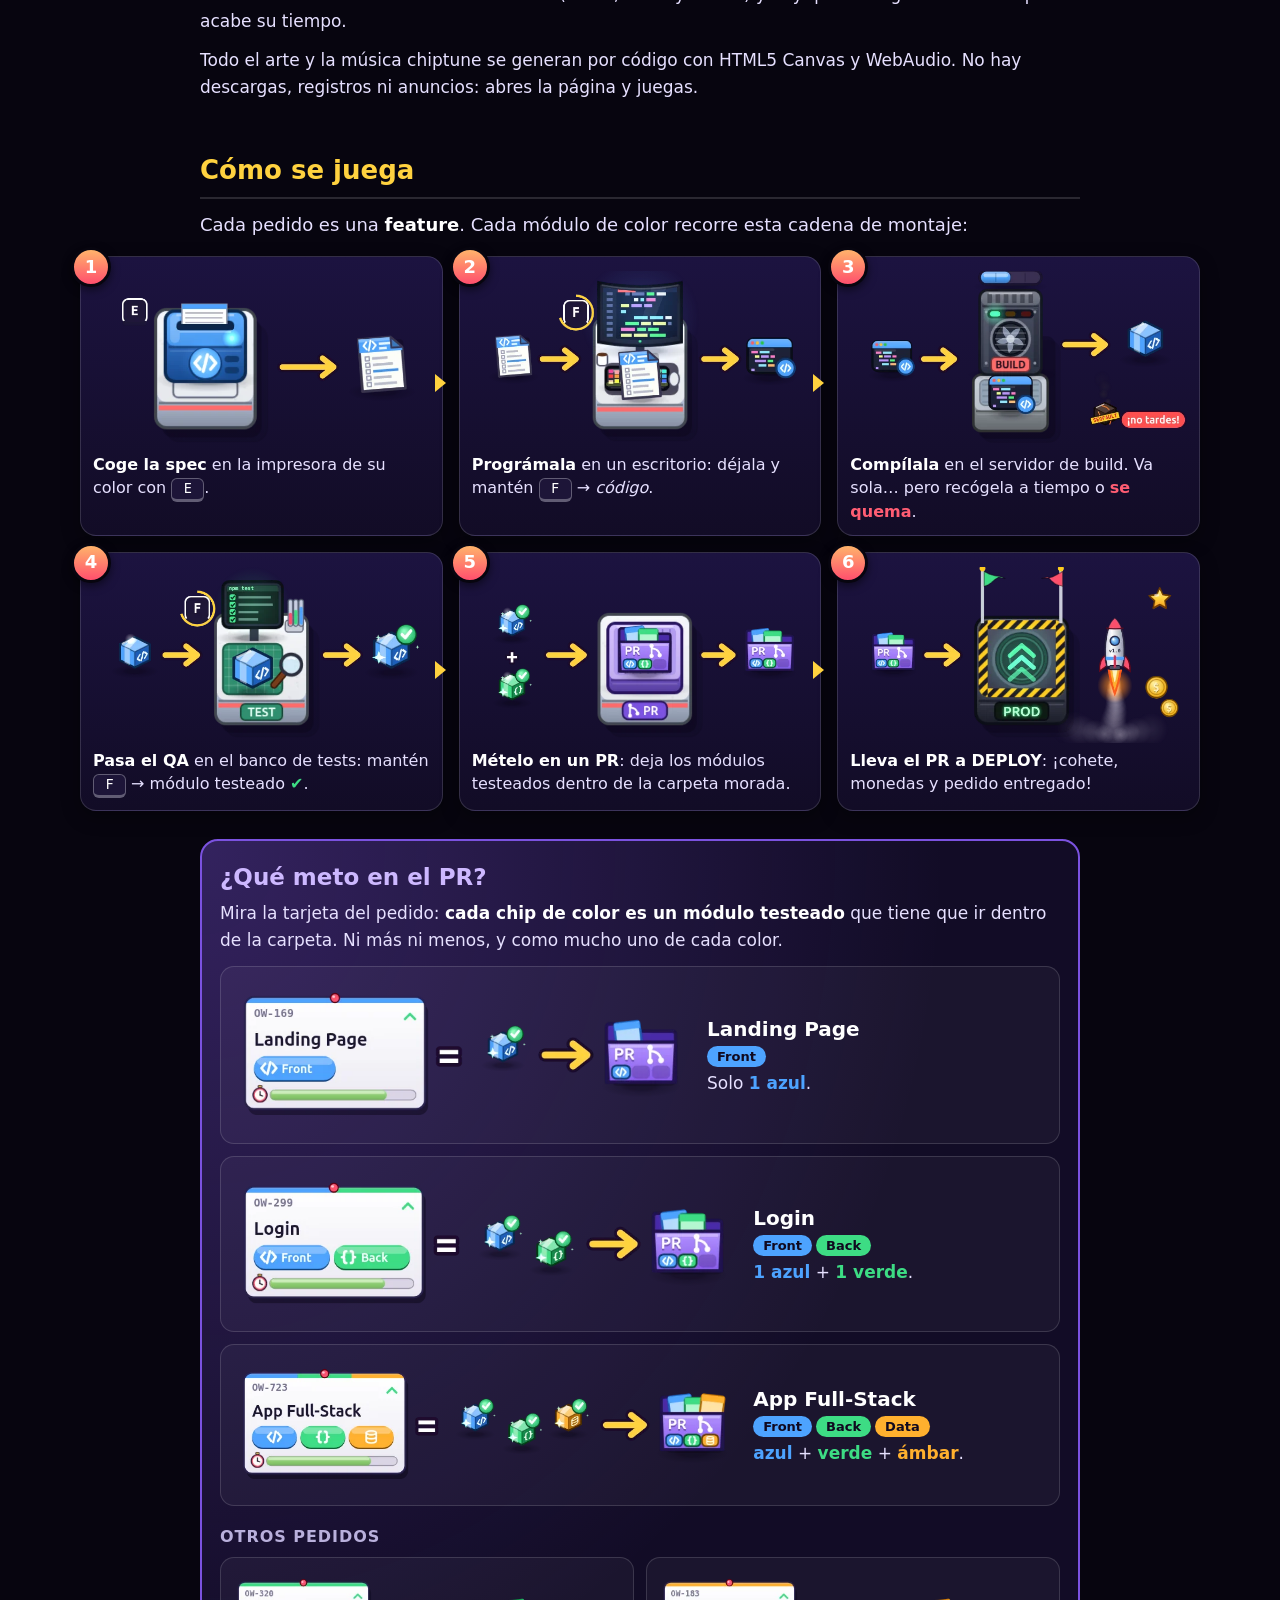
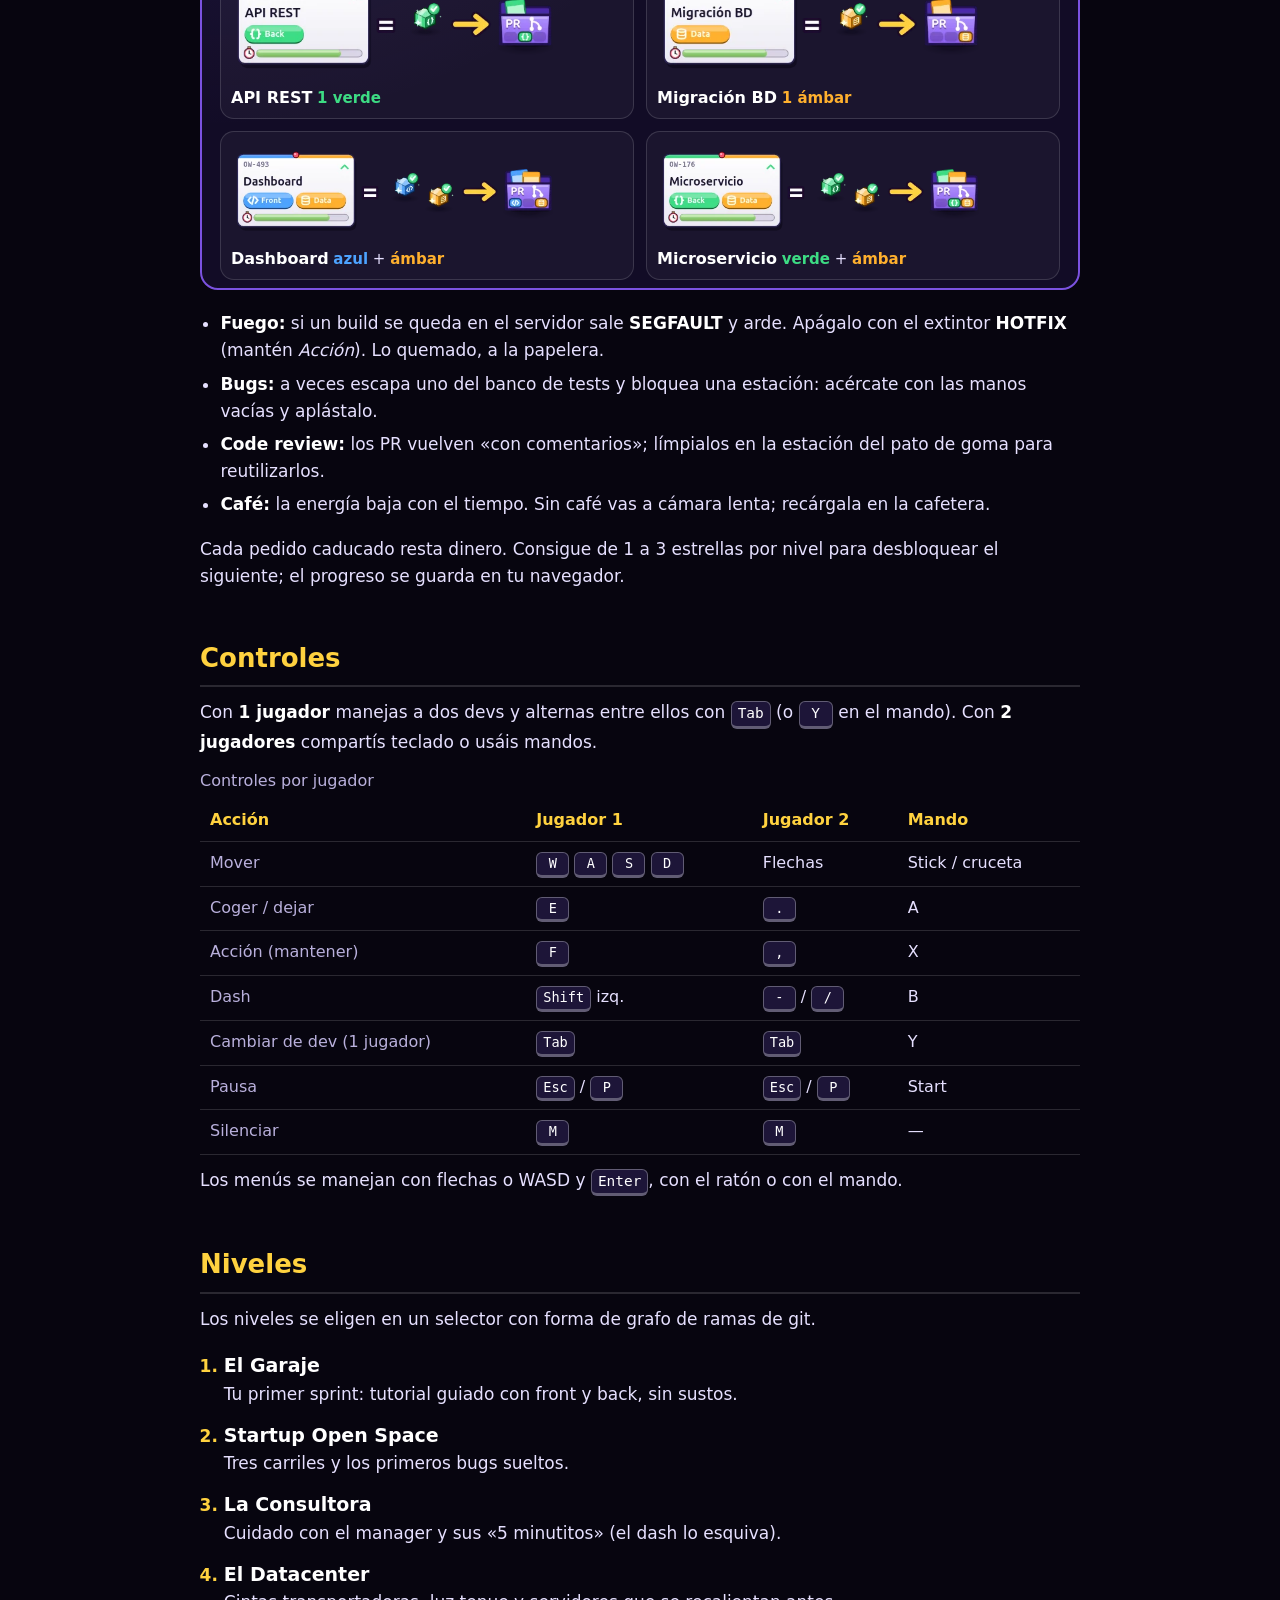
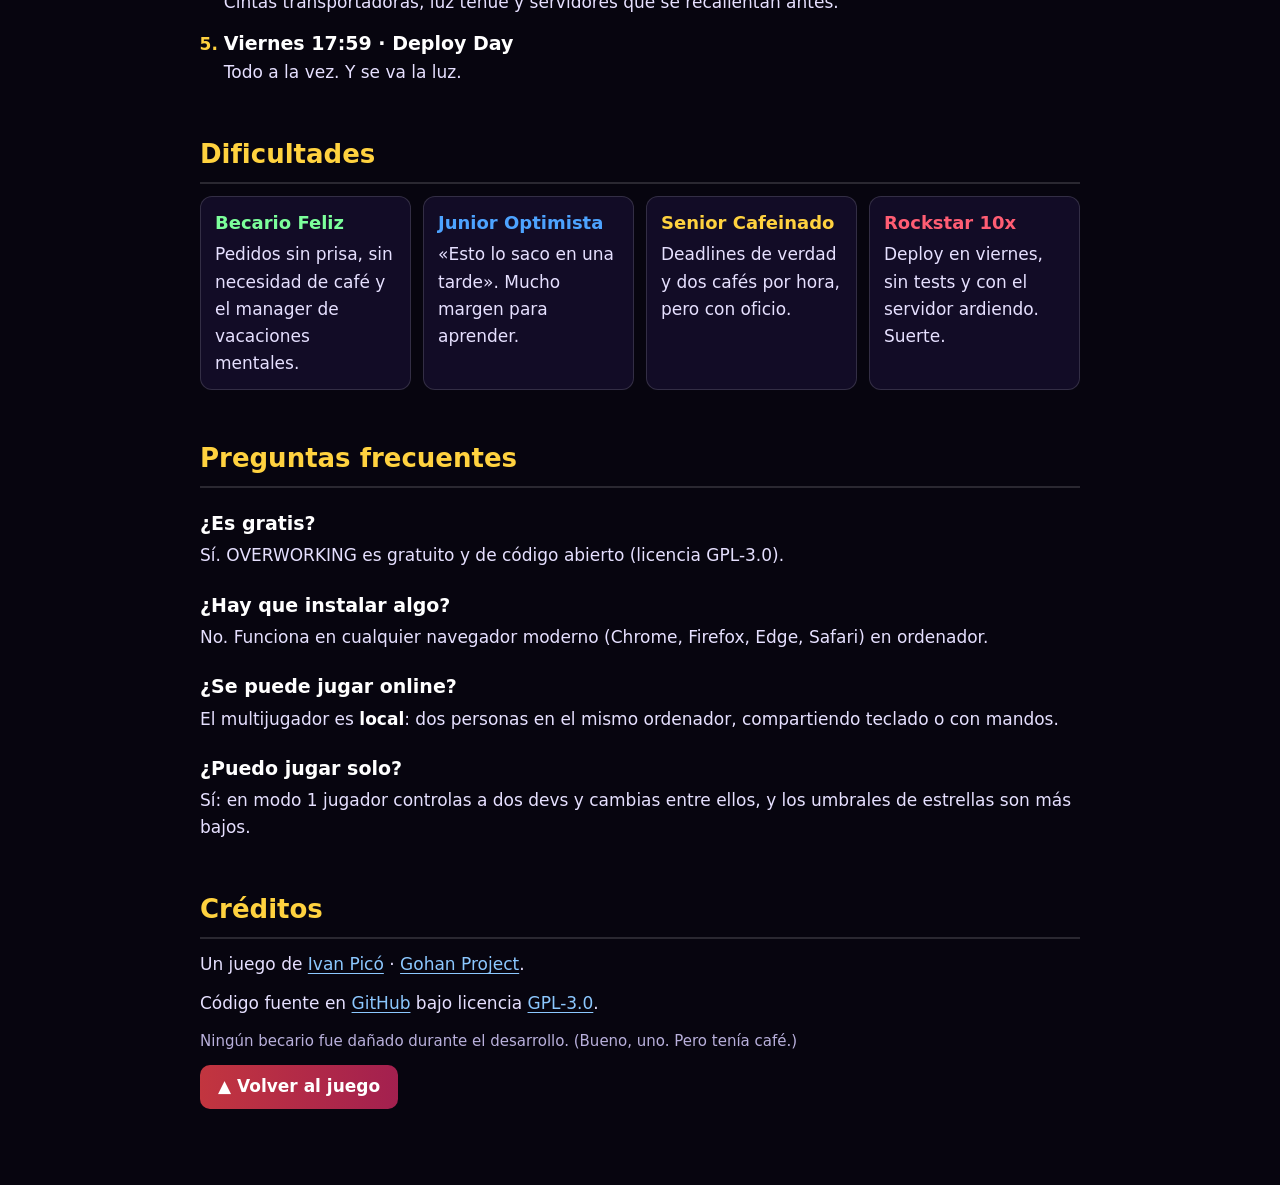
==== commit 805e8c39: "Fichero tuning.js y panel de ajustes de desarrollador (F9)" ====
--- a/index.html
+++ b/index.html
@@ -54,6 +54,7 @@
   <meta name="twitter:image:alt" content="Logo de OVERWORKING sobre una partida en la oficina: dos programadores, un servidor de build en llamas y un bug escapado.">
 
   <link rel="stylesheet" href="css/style.css">
+  <link rel="stylesheet" href="css/devpanel.css">
 
   <!-- Datos estructurados (schema.org) -->
   <script type="application/ld+json">
@@ -183,6 +184,7 @@
   <script defer src="js/art/ui.js"></script>
   <!-- CORE -->
   <script defer src="js/core/fallbacks.js"></script>
+  <script defer src="js/core/tuning.js"></script>
   <script defer src="js/core/config.js"></script>
   <script defer src="js/core/input.js"></script>
   <script defer src="js/core/levels.js"></script>
@@ -190,6 +192,7 @@
   <script defer src="js/core/game.js"></script>
   <script defer src="js/core/hud.js"></script>
   <script defer src="js/core/menus.js"></script>
+  <script defer src="js/core/devpanel.js"></script>
   <script defer src="js/core/main.js"></script>
   <!-- PÁGINA: pausa al hacer scroll fuera del juego -->
   <script defer src="js/page.js"></script>
--- a/css/devpanel.css
+++ b/css/devpanel.css
@@ -0,0 +1,189 @@
+/* OVERWORKING — panel de ajustes de equilibrio (modo desarrollador, F9). */
+.owd, .owd-badge {
+  --owd-bg: #150e2c;
+  --owd-card: #1d1440;
+  --owd-card2: #241a4f;
+  --owd-line: rgba(255, 255, 255, 0.11);
+  --owd-text: #ece7ff;
+  --owd-muted: #a99fd0;
+  --owd-accent: #ffd23f;
+  --owd-live: #7cff9b;
+  --owd-rst: #9fc4ff;
+  --owd-bad: #ff5d73;
+  --owd-mod: rgba(255, 210, 63, 0.13);
+  --owd-font: system-ui, -apple-system, "Segoe UI", Roboto, Ubuntu, sans-serif;
+  --owd-mono: ui-monospace, "SF Mono", Consolas, "DejaVu Sans Mono", monospace;
+  font-family: var(--owd-font);
+  color: var(--owd-text);
+}
+html.owd-lock, html.owd-lock body { overflow: hidden; }
+.owd[hidden], .owd-badge[hidden], .owd [hidden], .owd-badge [hidden] { display: none !important; }
+.owd { position: fixed; inset: 0; z-index: 1000; display: flex; align-items: center; justify-content: center; }
+.owd-backdrop { position: absolute; inset: 0; background: rgba(6, 3, 16, 0.62); backdrop-filter: blur(2px); }
+.owd-panel {
+  position: relative;
+  display: flex; flex-direction: column;
+  width: min(1180px, calc(100vw - 24px));
+  height: min(800px, calc(100vh - 24px));
+  background: var(--owd-bg);
+  border: 1px solid rgba(160, 120, 255, 0.35);
+  border-radius: 14px;
+  box-shadow: 0 20px 60px rgba(0, 0, 0, 0.65), inset 0 1px 0 rgba(255, 255, 255, 0.06);
+  font-size: 13px; line-height: 1.35;
+  outline: none;
+  overflow: hidden;
+}
+
+/* cabecera */
+.owd-head { display: flex; align-items: center; gap: 12px; padding: 12px 16px 6px; }
+.owd-title { font-size: 17px; font-weight: 700; letter-spacing: 0.01em; flex: 1; white-space: nowrap; overflow: hidden; text-overflow: ellipsis; }
+.owd-gear { color: var(--owd-accent); }
+.owd-title .owd-sub { font-size: 12px; font-weight: 500; color: var(--owd-muted); margin-left: 6px; }
+.owd-counter { font-size: 12px; color: var(--owd-muted); padding: 3px 10px; border-radius: 999px; border: 1px solid var(--owd-line); white-space: nowrap; }
+.owd-counter.on { color: #1a1033; background: var(--owd-accent); border-color: var(--owd-accent); font-weight: 700; }
+.owd-x { all: unset; cursor: pointer; width: 30px; height: 30px; display: grid; place-items: center; border-radius: 8px; color: var(--owd-muted); font-size: 16px; }
+.owd-x:hover, .owd-x:focus-visible { background: rgba(255, 255, 255, 0.08); color: #fff; }
+.owd-note { margin: 0; padding: 0 16px 10px; color: var(--owd-muted); font-size: 12px; }
+.owd-tag { display: inline-block; font-size: 11px; font-weight: 700; }
+.owd-tag.live { color: var(--owd-live); }
+.owd-tag.rst { color: var(--owd-rst); }
+
+/* pestañas */
+.owd-tabs { display: flex; gap: 4px; padding: 0 12px; border-bottom: 1px solid var(--owd-line); }
+.owd-tab {
+  all: unset; cursor: pointer; padding: 8px 14px 9px; border-radius: 9px 9px 0 0;
+  color: var(--owd-muted); font-weight: 600; font-size: 13px; border: 1px solid transparent; border-bottom: none; margin-bottom: -1px;
+}
+.owd-tab:hover { color: #fff; background: rgba(255, 255, 255, 0.04); }
+.owd-tab:focus-visible { outline: 2px solid var(--owd-accent); outline-offset: -2px; }
+.owd-tab.on { color: #fff; background: var(--owd-card); border-color: var(--owd-line); box-shadow: inset 0 2px 0 var(--owd-accent); }
+
+/* cuerpo con scroll interno */
+.owd-body { flex: 1; overflow: auto; padding: 14px 16px 16px; background: linear-gradient(180deg, var(--owd-card) 0, var(--owd-bg) 260px); overscroll-behavior: contain; }
+.owd-body::-webkit-scrollbar { width: 10px; height: 10px; }
+.owd-body::-webkit-scrollbar-thumb { background: rgba(255, 255, 255, 0.14); border-radius: 10px; border: 2px solid transparent; background-clip: padding-box; }
+.owd-grid { display: grid; grid-template-columns: repeat(auto-fill, minmax(500px, 1fr)); gap: 12px; align-items: start; }
+.owd-card { background: rgba(255, 255, 255, 0.03); border: 1px solid var(--owd-line); border-radius: 12px; padding: 10px 12px 6px; }
+.owd-card h3 { margin: 0 0 6px; font-size: 12px; text-transform: uppercase; letter-spacing: 0.08em; color: var(--owd-accent); }
+.owd-row {
+  display: grid; grid-template-columns: 1fr auto 52px; align-items: center; gap: 4px 10px;
+  padding: 6px 8px; margin: 0 -8px; border-radius: 8px; border-left: 3px solid transparent;
+}
+.owd-row + .owd-row { border-top: 1px solid rgba(255, 255, 255, 0.05); }
+.owd-row:hover { background: rgba(255, 255, 255, 0.03); }
+.owd-row.mod, .owd-table td.mod { background: var(--owd-mod); border-left-color: var(--owd-accent); }
+.owd-labtop { display: flex; align-items: baseline; gap: 6px; }
+.owd-name { font-weight: 600; color: #fff; }
+.owd-help { color: var(--owd-muted); font-size: 11.5px; margin-top: 1px; }
+.owd-unit { color: var(--owd-muted); font-family: var(--owd-mono); font-size: 11.5px; }
+
+/* editores */
+.owd-ed { display: flex; align-items: center; gap: 6px; justify-content: flex-end; }
+.owd-in {
+  width: 78px; box-sizing: border-box; padding: 5px 7px; border-radius: 7px;
+  border: 1px solid rgba(255, 255, 255, 0.16); background: #0d081d; color: #fff;
+  font: 600 13px/1.2 var(--owd-mono); text-align: right; outline: none;
+}
+.owd-in:focus { border-color: var(--owd-accent); box-shadow: 0 0 0 3px rgba(255, 210, 63, 0.18); }
+.owd-in:disabled { opacity: 0.35; }
+.owd-in.bad { border-color: var(--owd-bad); box-shadow: 0 0 0 3px rgba(255, 93, 115, 0.22); color: #ffc2cb; }
+.mod > .owd-ed .owd-in, .mod .owd-ed .owd-in { color: var(--owd-accent); }
+.owd-text { width: 100%; text-align: left; font-family: var(--owd-font); font-weight: 500; }
+.owd-ed.owd-t-text { justify-content: stretch; }
+.owd-t-tuple .owd-in { width: 62px; }
+.owd-sub { display: inline-flex; flex-direction: column; align-items: flex-end; gap: 1px; }
+.owd-sublbl { font-size: 10px; color: var(--owd-muted); line-height: 1; }
+.owd-reset {
+  all: unset; cursor: pointer; width: 22px; height: 22px; display: grid; place-items: center; border-radius: 6px;
+  color: var(--owd-accent); font-size: 14px; visibility: hidden;
+}
+.mod > .owd-ed > .owd-reset, .mod .owd-ed > .owd-reset { visibility: visible; }
+.owd-reset:hover { background: rgba(255, 210, 63, 0.18); }
+.owd-color { width: 44px; height: 26px; padding: 0; border: 1px solid rgba(255, 255, 255, 0.2); border-radius: 6px; background: none; cursor: pointer; }
+.owd-switch { position: relative; display: inline-block; width: 38px; height: 22px; cursor: pointer; }
+.owd-switch input { position: absolute; opacity: 0; width: 100%; height: 100%; margin: 0; cursor: pointer; }
+.owd-knob { position: absolute; inset: 0; border-radius: 999px; background: #3a3160; transition: background 0.15s; pointer-events: none; }
+.owd-knob::after { content: ""; position: absolute; top: 3px; left: 3px; width: 16px; height: 16px; border-radius: 50%; background: #cfc6ef; transition: transform 0.15s; }
+.owd-switch input:checked + .owd-knob { background: #2f9e5a; }
+.owd-switch input:checked + .owd-knob::after { transform: translateX(16px); background: #fff; }
+.owd-switch input:focus-visible + .owd-knob { outline: 2px solid var(--owd-accent); outline-offset: 2px; }
+
+/* tablas de dificultades y niveles */
+.owd-tablewrap { overflow: visible; }
+.owd-table { font-size: 13px; width: 100%; min-width: 1040px; border-collapse: separate; border-spacing: 0; table-layout: fixed; }
+.owd-table th, .owd-table td { padding: 6px 8px; border-bottom: 1px solid rgba(255, 255, 255, 0.06); vertical-align: middle; text-align: right; }
+.owd-table thead th { position: sticky; top: -14px; z-index: 2; background: #1f1645; font-weight: 700; color: #fff; font-size: 12.5px; border-bottom: 1px solid var(--owd-line); }
+.owd-table .owd-corner, .owd-table .owd-rowhead { text-align: left; width: 230px; }
+.owd-table .owd-corner { color: var(--owd-muted); font-weight: 600; }
+.owd-table .owd-rowhead { font-weight: normal; }
+.owd-table .owd-rowhead .owd-unit { margin-left: auto; }
+.owd-table tbody tr:hover > * { background-color: rgba(255, 255, 255, 0.025); }
+.owd-table td { position: relative; border-left: 3px solid transparent; padding-right: 20px; }
+.owd-table td .owd-reset { position: absolute; right: 1px; top: 50%; transform: translateY(-50%); width: 18px; height: 18px; font-size: 13px; }
+.owd-table td .owd-t-tuple .owd-in { width: 52px; }
+.owd-table td .owd-t-tuple { gap: 4px; }
+.owd-table td .owd-ed { justify-content: flex-end; flex-wrap: nowrap; }
+.owd-table td .owd-ed.owd-t-text { justify-content: stretch; }
+.owd-colhead { line-height: 1.25; vertical-align: bottom !important; }
+.owd-dot { display: inline-block; width: 10px; height: 10px; border-radius: 50%; margin-right: 6px; vertical-align: 0; box-shadow: 0 0 0 2px rgba(0, 0, 0, 0.3); }
+.owd-num { display: inline-grid; place-items: center; width: 18px; height: 18px; margin-right: 6px; border-radius: 50%; background: var(--owd-accent); color: #1a1033; font-size: 11px; }
+.owd-cur { display: block; width: fit-content; margin: 3px 0 0 auto; padding: 1px 6px; border-radius: 999px; background: rgba(124, 255, 155, 0.16); color: var(--owd-live); font-size: 10px; font-weight: 700; vertical-align: 1px; }
+.owd-ed.owd-t-recipes { flex-direction: column; align-items: stretch; gap: 2px; position: relative; padding-right: 0; }
+.owd-rec { display: flex; align-items: center; gap: 5px; font-size: 11.5px; cursor: pointer; color: #e6e0ff; }
+.owd-rec .owd-cb { margin: 0; accent-color: #7cff9b; }
+.owd-recname { flex: 1; text-align: left; white-space: nowrap; overflow: hidden; text-overflow: ellipsis; }
+.owd-lanes { display: inline-flex; gap: 1px; width: 20px; flex: none; }
+.owd-lanes i { width: 6px; height: 10px; border-radius: 2px; }
+.owd-lanes .ln-front { background: #4da3ff; }
+.owd-lanes .ln-back { background: #3ddc84; }
+.owd-lanes .ln-data { background: #ffb02e; }
+.owd-in.owd-w { width: 34px; padding: 2px 5px; font-size: 12px; }
+
+/* exportar / importar */
+.owd-io { display: flex; flex-direction: column; gap: 10px; height: 100%; }
+.owd-iohead { display: flex; align-items: center; gap: 12px; }
+.owd-iohead h3 { margin: 0; font-size: 15px; color: #fff; }
+.owd-iointro { margin: 0; color: var(--owd-muted); }
+.owd-iointro code, .owd-note code { font-family: var(--owd-mono); color: #fff; }
+.owd-ta {
+  flex: 1; min-height: 260px; resize: none; box-sizing: border-box; width: 100%; padding: 10px 12px;
+  border-radius: 10px; border: 1px solid var(--owd-line); background: #0b0718; color: #d7ffe0;
+  font: 12px/1.5 var(--owd-mono); white-space: pre; outline: none; tab-size: 2;
+}
+.owd-ta:focus { border-color: var(--owd-accent); }
+.owd-iobar { display: flex; gap: 8px; }
+
+/* pie */
+.owd-foot { display: flex; align-items: center; gap: 8px; padding: 10px 16px; border-top: 1px solid var(--owd-line); background: #120b26; flex-wrap: wrap; }
+.owd-spacer { flex: 1; }
+.owd-btn {
+  all: unset; cursor: pointer; padding: 7px 12px; border-radius: 8px; font-weight: 600; font-size: 12.5px;
+  background: rgba(255, 255, 255, 0.07); border: 1px solid rgba(255, 255, 255, 0.12); color: #fff; white-space: nowrap;
+}
+.owd-btn:hover { background: rgba(255, 255, 255, 0.13); }
+.owd-btn:focus-visible { outline: 2px solid var(--owd-accent); outline-offset: 2px; }
+.owd-btn.primary { background: linear-gradient(180deg, #ffd23f, #f0b400); color: #1a1033; border-color: #ffd23f; }
+.owd-btn.primary:hover { filter: brightness(1.08); }
+.owd-btn.danger { color: #ffb3be; border-color: rgba(255, 93, 115, 0.45); background: rgba(255, 93, 115, 0.08); }
+.owd-btn.danger:hover { background: rgba(255, 93, 115, 0.2); }
+.owd-btn.ghost { background: none; border-color: transparent; color: var(--owd-muted); padding-left: 4px; }
+.owd-msg { font-size: 12px; color: var(--owd-live); opacity: 0; transition: opacity 0.2s; }
+.owd-msg.show { opacity: 1; }
+.owd-msg.bad { color: var(--owd-bad); }
+
+/* insignia de esquina */
+.owd-badge { position: absolute; left: 10px; bottom: 10px; z-index: 20; display: flex; gap: 6px; pointer-events: none; }
+.owd-badge.fixed { position: fixed; }
+.owd-chip {
+  all: unset; pointer-events: auto; cursor: pointer; padding: 3px 9px; border-radius: 999px; font: 700 11px/1.4 var(--owd-font);
+  background: rgba(20, 12, 40, 0.82); border: 1px solid rgba(255, 255, 255, 0.22); color: #fff; letter-spacing: 0.02em;
+}
+.owd-chip.mod { color: #1a1033; background: rgba(255, 210, 63, 0.92); border-color: #ffd23f; }
+.owd-chip:hover { filter: brightness(1.12); }
+.owd-chip:focus-visible { outline: 2px solid #fff; outline-offset: 2px; }
+
+@media (max-width: 760px) {
+  .owd-grid { grid-template-columns: 1fr; }
+  .owd-help { display: none; }
+  .owd-note { display: none; }
+}
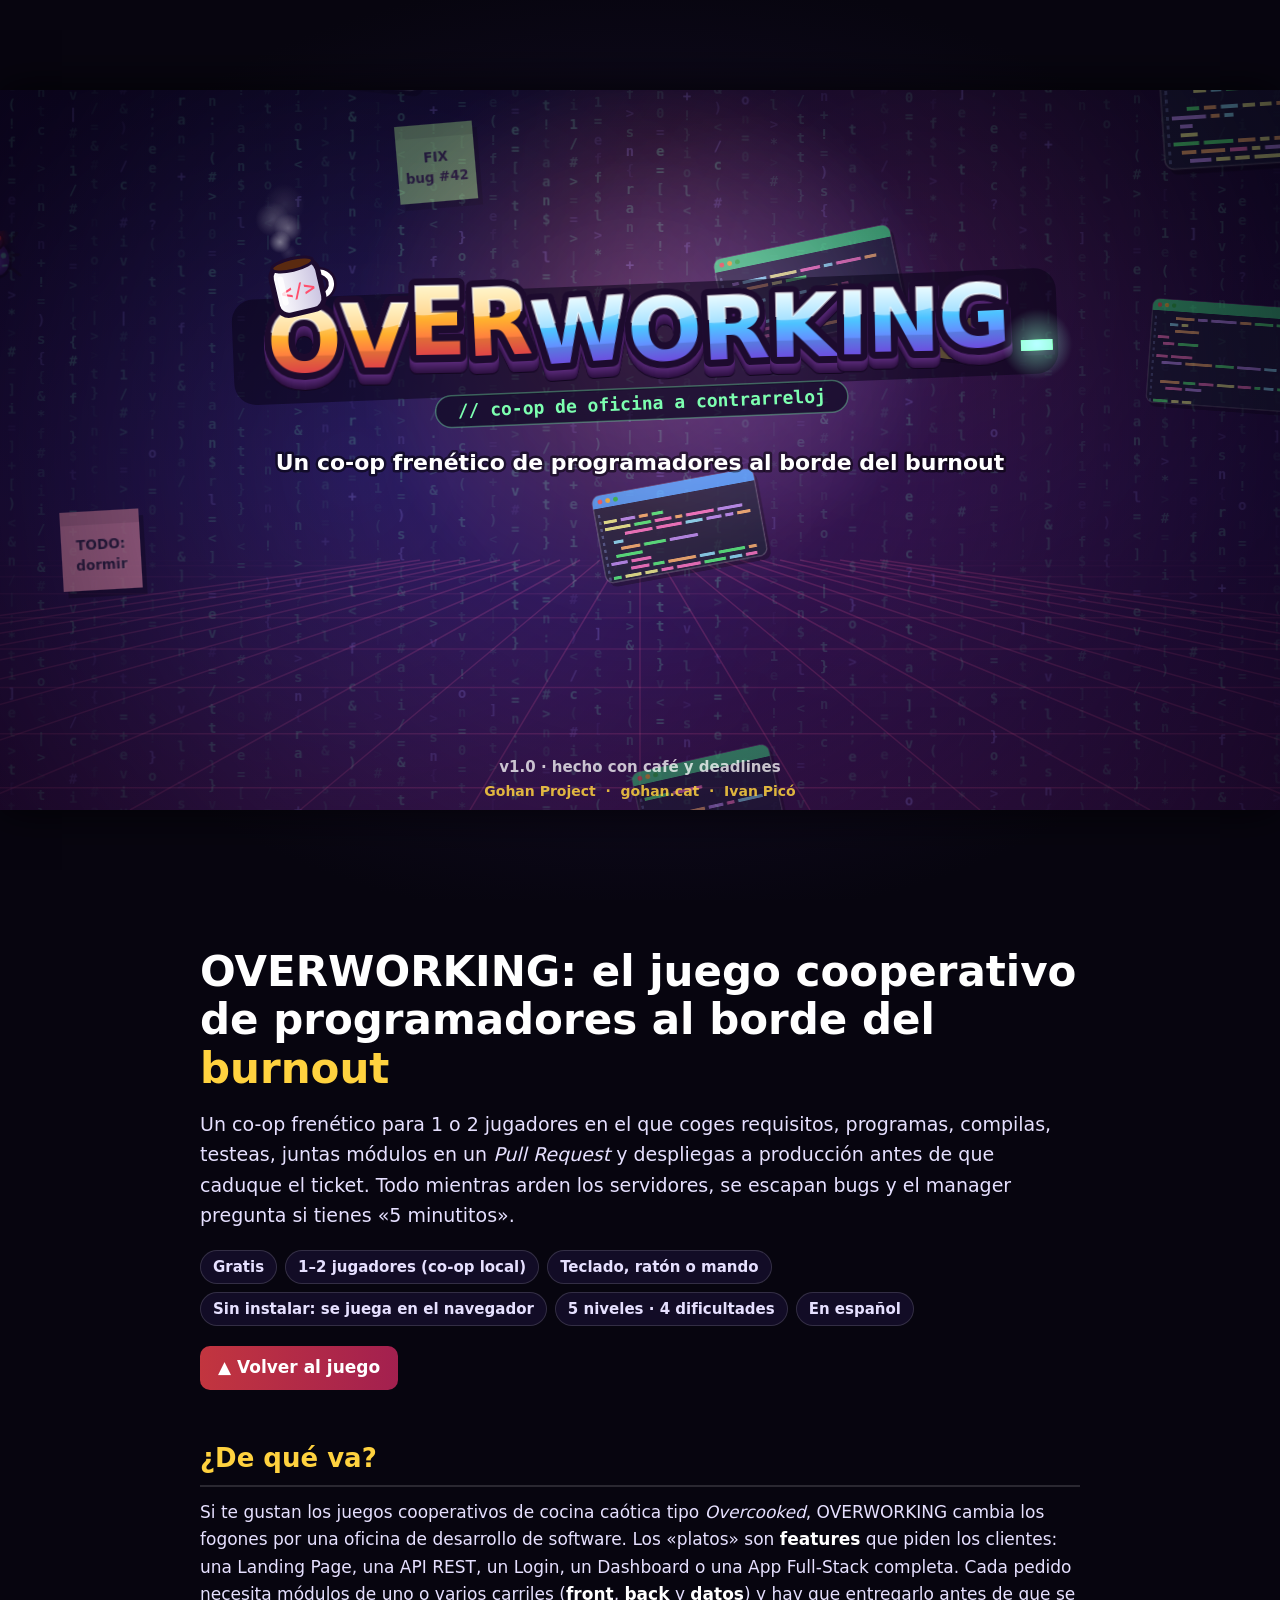
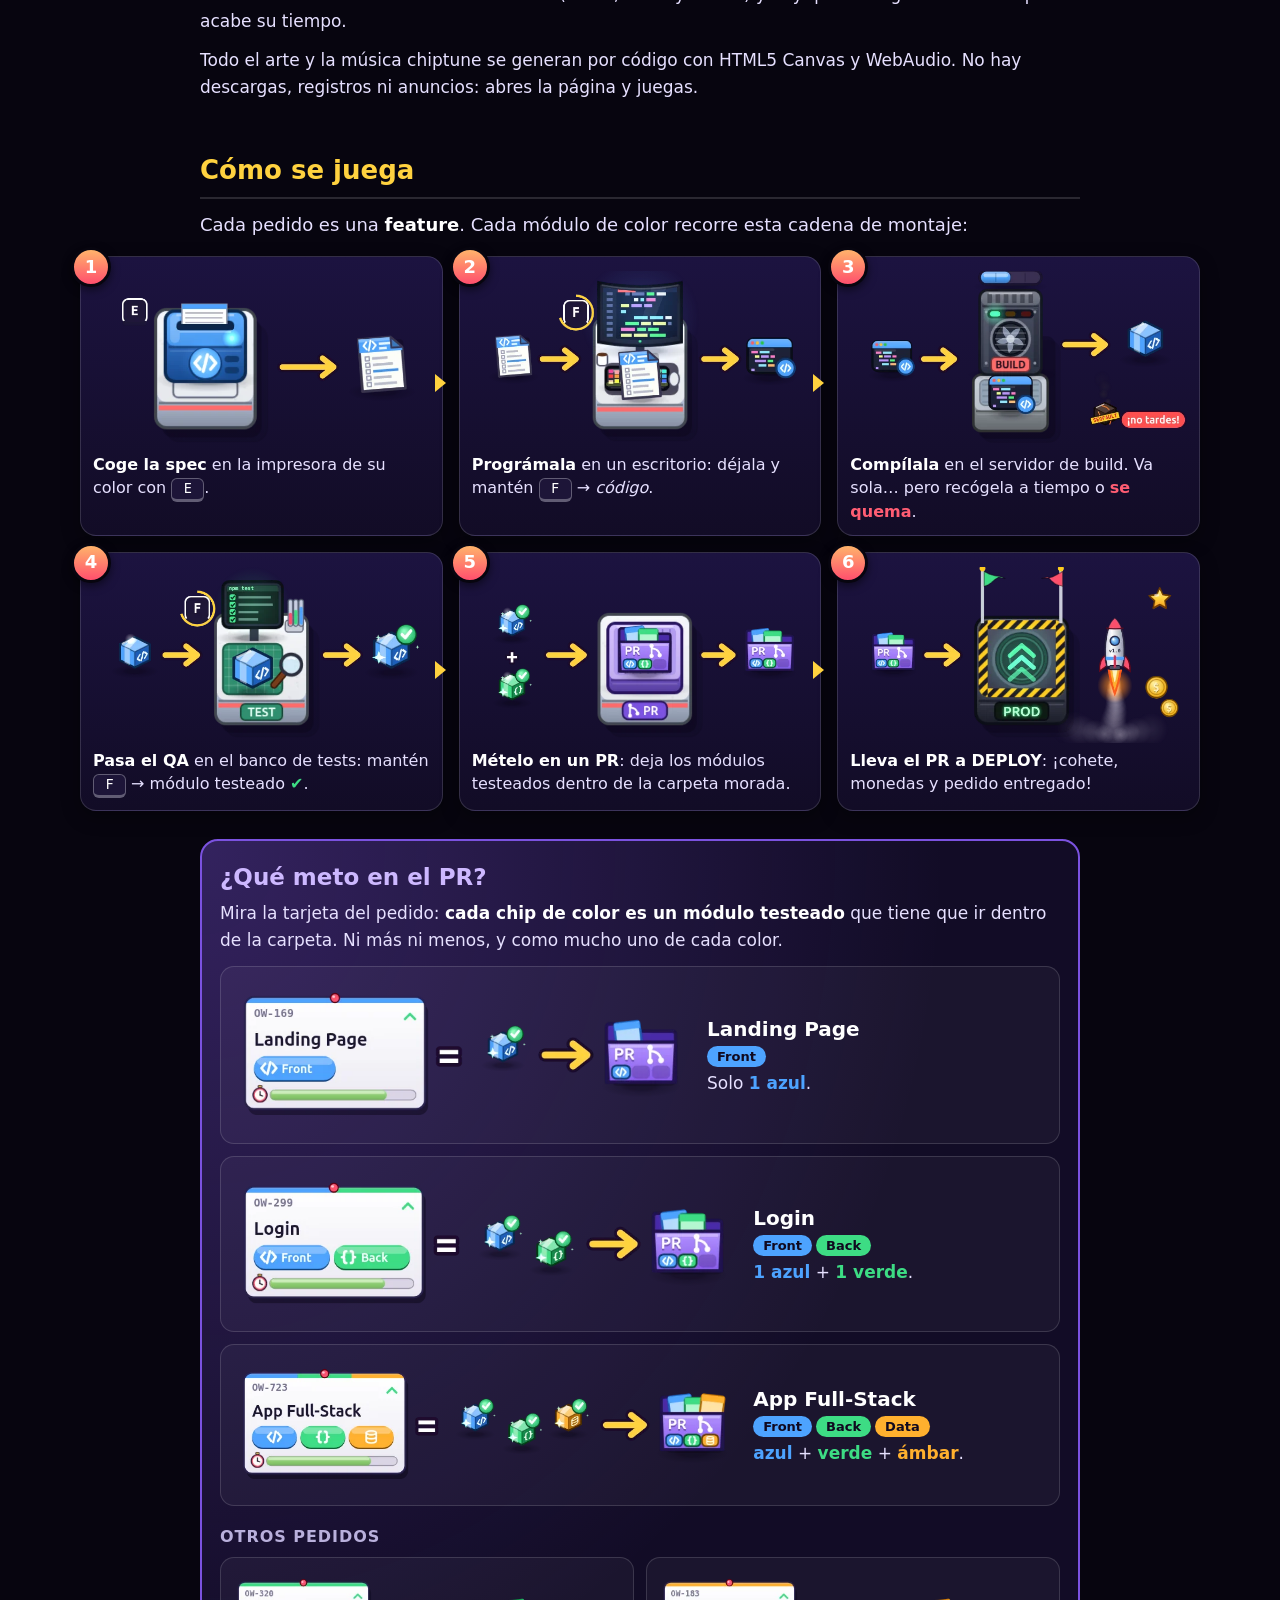
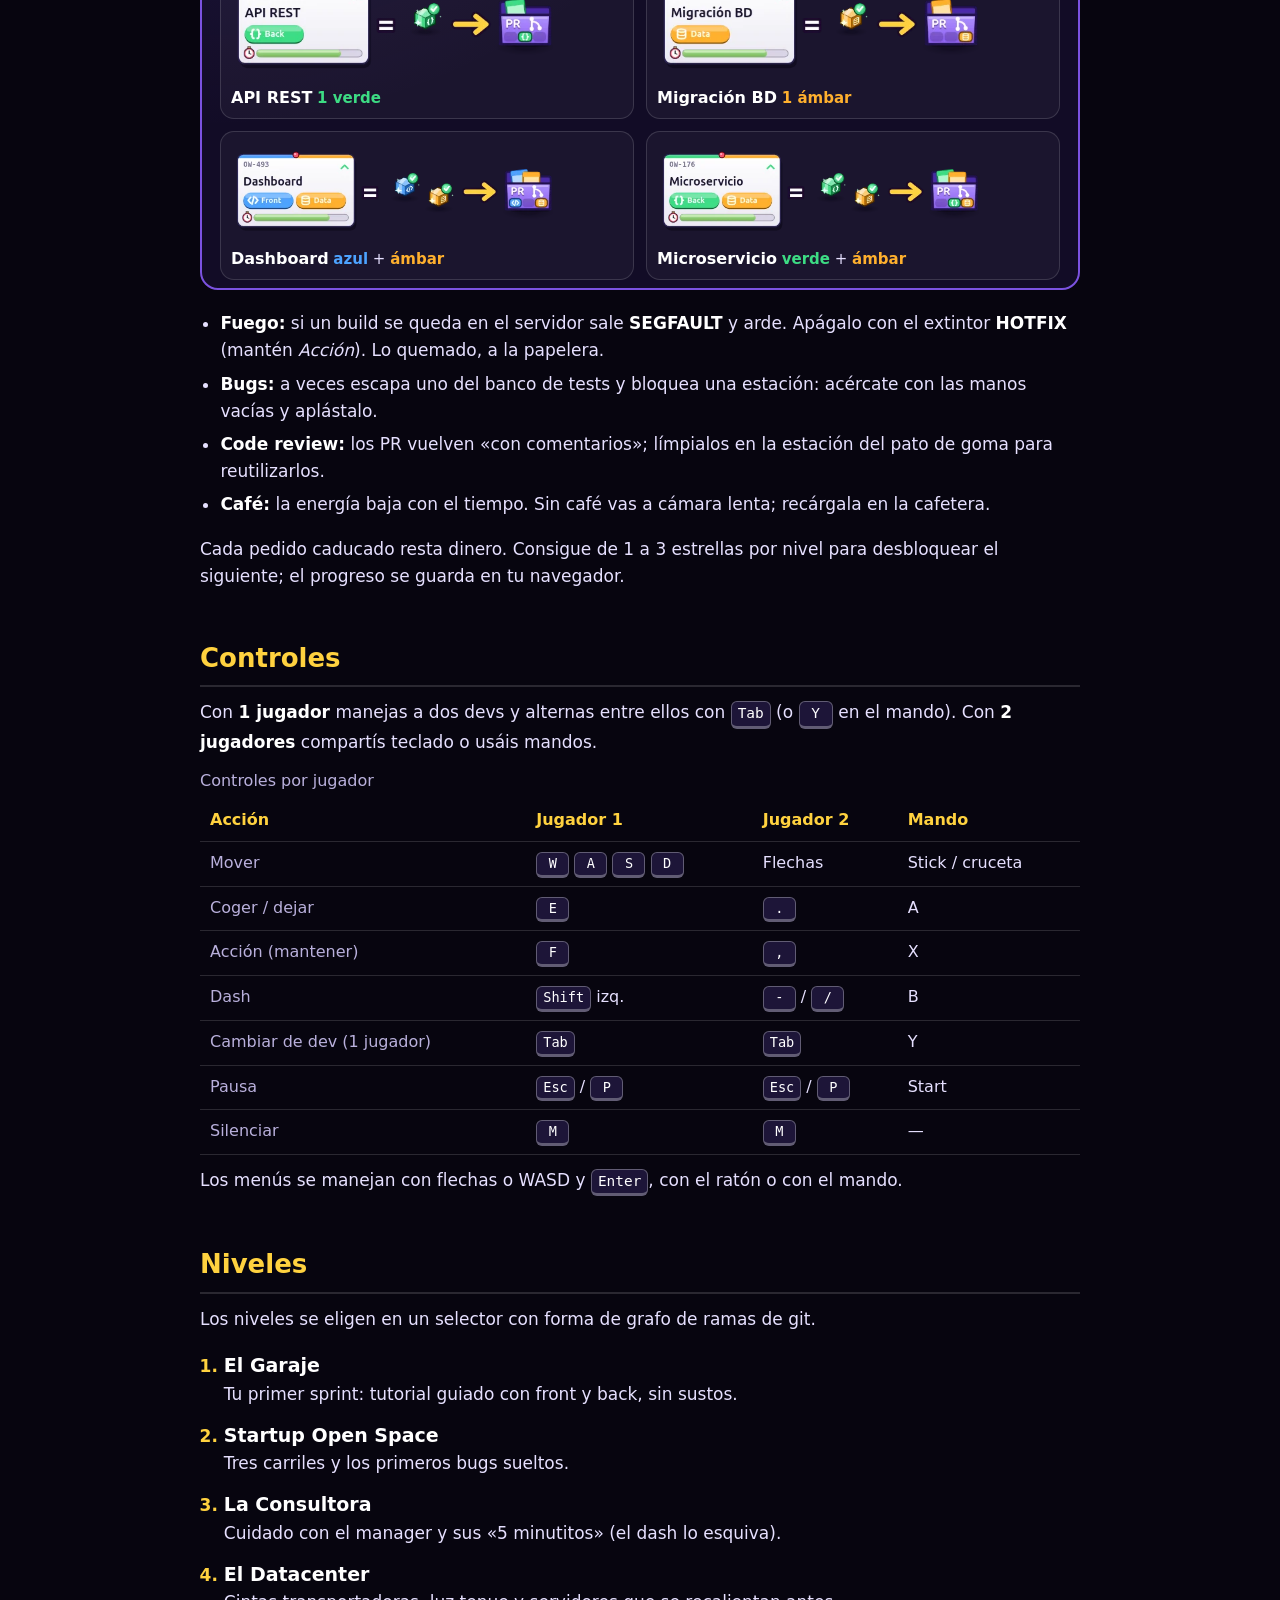
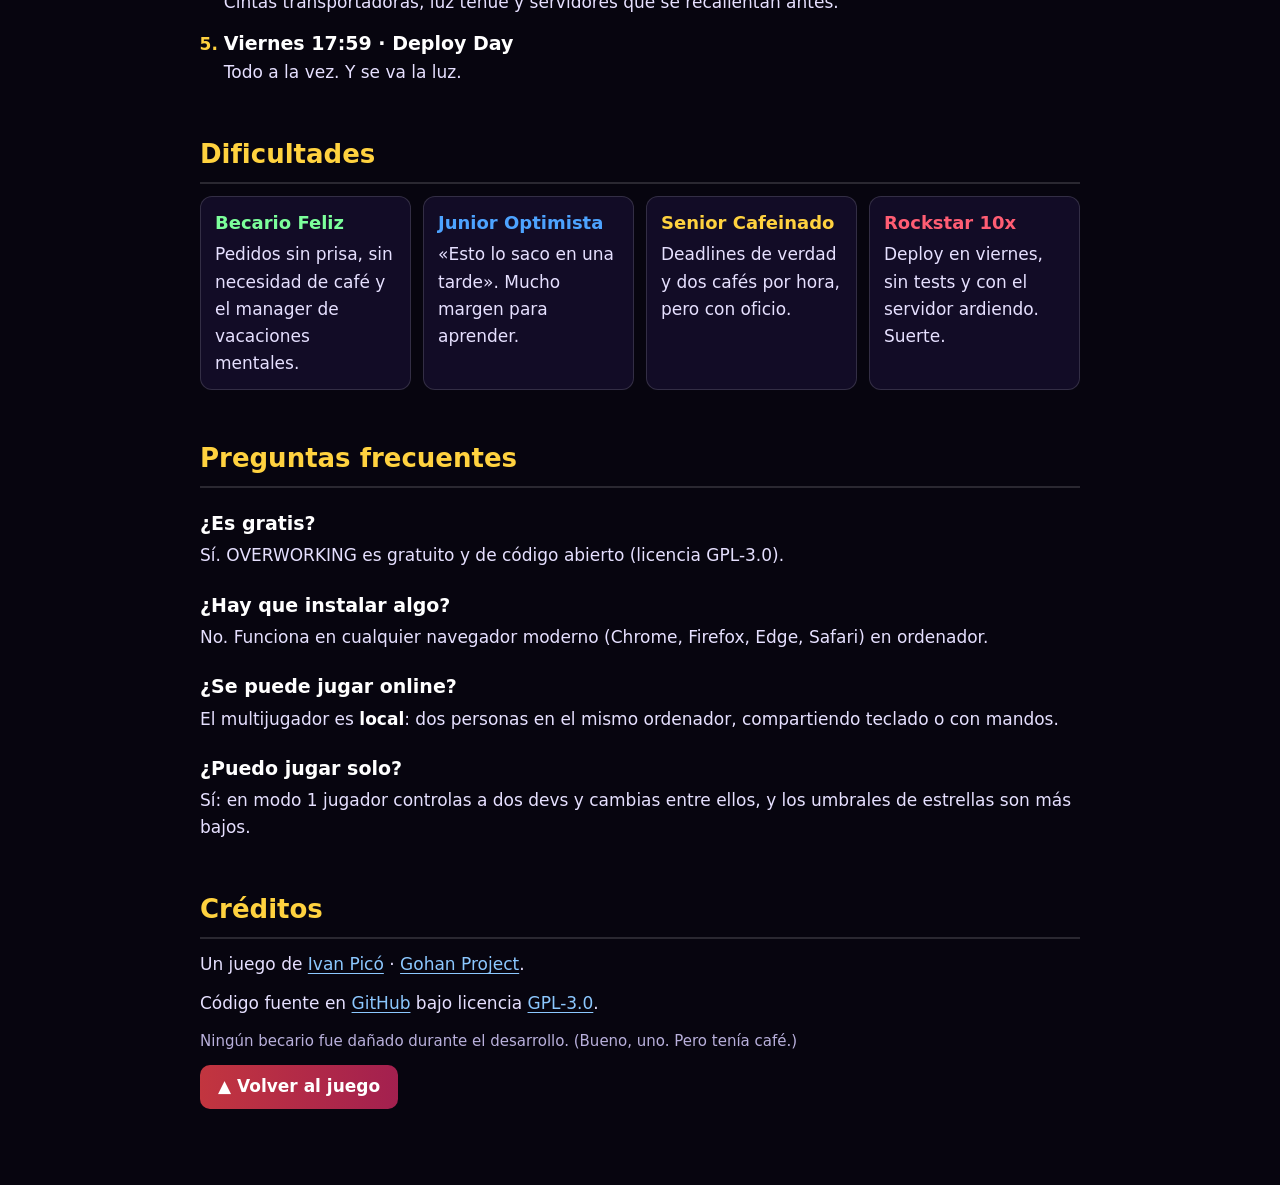
==== commit 15373230: "Publicar en el subdominio overworking.gohan.cat Añade CNAME y actualiza canonical, Open Graph, JSON-" ====
--- a/index.html
+++ b/index.html
@@ -19,9 +19,9 @@
   <meta name="apple-mobile-web-app-status-bar-style" content="black-translucent">
   <meta name="format-detection" content="telephone=no">
 
-  <link rel="canonical" href="https://ivan-pico.github.io/overworking/">
-  <link rel="alternate" hreflang="es" href="https://ivan-pico.github.io/overworking/">
-  <link rel="alternate" hreflang="x-default" href="https://ivan-pico.github.io/overworking/">
+  <link rel="canonical" href="https://overworking.gohan.cat/">
+  <link rel="alternate" hreflang="es" href="https://overworking.gohan.cat/">
+  <link rel="alternate" hreflang="x-default" href="https://overworking.gohan.cat/">
   <link rel="author" href="https://gohan.cat">
 
   <!-- Iconos y PWA -->
@@ -36,11 +36,11 @@
   <meta property="og:type" content="website">
   <meta property="og:site_name" content="OVERWORKING">
   <meta property="og:locale" content="es_ES">
-  <meta property="og:url" content="https://ivan-pico.github.io/overworking/">
+  <meta property="og:url" content="https://overworking.gohan.cat/">
   <meta property="og:title" content="OVERWORKING — Juego cooperativo de programadores">
   <meta property="og:description" content="Programa, compila y despliega antes de que arda el servidor. Co-op local gratis para 1–2 jugadores en el navegador, con teclado o mando.">
-  <meta property="og:image" content="https://ivan-pico.github.io/overworking/img/og-image.png">
-  <meta property="og:image:secure_url" content="https://ivan-pico.github.io/overworking/img/og-image.png">
+  <meta property="og:image" content="https://overworking.gohan.cat/img/og-image.png">
+  <meta property="og:image:secure_url" content="https://overworking.gohan.cat/img/og-image.png">
   <meta property="og:image:type" content="image/png">
   <meta property="og:image:width" content="1200">
   <meta property="og:image:height" content="630">
@@ -50,7 +50,7 @@
   <meta name="twitter:card" content="summary_large_image">
   <meta name="twitter:title" content="OVERWORKING — Juego cooperativo de programadores">
   <meta name="twitter:description" content="Programa, compila y despliega antes de que arda el servidor. Co-op local gratis en el navegador.">
-  <meta name="twitter:image" content="https://ivan-pico.github.io/overworking/img/og-image.png">
+  <meta name="twitter:image" content="https://overworking.gohan.cat/img/og-image.png">
   <meta name="twitter:image:alt" content="Logo de OVERWORKING sobre una partida en la oficina: dos programadores, un servidor de build en llamas y un bug escapado.">
 
   <link rel="stylesheet" href="css/style.css">
@@ -63,8 +63,8 @@
     "@graph": [
       {
         "@type": "WebSite",
-        "@id": "https://ivan-pico.github.io/overworking/#website",
-        "url": "https://ivan-pico.github.io/overworking/",
+        "@id": "https://overworking.gohan.cat/#website",
+        "url": "https://overworking.gohan.cat/",
         "name": "OVERWORKING",
         "description": "Juego cooperativo de programadores gratis en el navegador.",
         "inLanguage": "es",
@@ -73,14 +73,14 @@
       },
       {
         "@type": "WebPage",
-        "@id": "https://ivan-pico.github.io/overworking/#webpage",
-        "url": "https://ivan-pico.github.io/overworking/",
+        "@id": "https://overworking.gohan.cat/#webpage",
+        "url": "https://overworking.gohan.cat/",
         "name": "OVERWORKING — Juego cooperativo de programadores gratis en el navegador",
         "inLanguage": "es",
-        "isPartOf": { "@id": "https://ivan-pico.github.io/overworking/#website" },
-        "about": { "@id": "https://ivan-pico.github.io/overworking/#game" },
-        "mainEntity": { "@id": "https://ivan-pico.github.io/overworking/#game" },
-        "primaryImageOfPage": { "@id": "https://ivan-pico.github.io/overworking/#og-image" }
+        "isPartOf": { "@id": "https://overworking.gohan.cat/#website" },
+        "about": { "@id": "https://overworking.gohan.cat/#game" },
+        "mainEntity": { "@id": "https://overworking.gohan.cat/#game" },
+        "primaryImageOfPage": { "@id": "https://overworking.gohan.cat/#og-image" }
       },
       {
         "@type": "Person",
@@ -99,22 +99,22 @@
       },
       {
         "@type": "ImageObject",
-        "@id": "https://ivan-pico.github.io/overworking/#og-image",
-        "url": "https://ivan-pico.github.io/overworking/img/og-image.png",
-        "contentUrl": "https://ivan-pico.github.io/overworking/img/og-image.png",
+        "@id": "https://overworking.gohan.cat/#og-image",
+        "url": "https://overworking.gohan.cat/img/og-image.png",
+        "contentUrl": "https://overworking.gohan.cat/img/og-image.png",
         "width": 1200,
         "height": 630,
         "caption": "OVERWORKING: partida cooperativa en el nivel Viernes 17:59 · Deploy Day"
       },
       {
         "@type": "VideoGame",
-        "@id": "https://ivan-pico.github.io/overworking/#game",
+        "@id": "https://overworking.gohan.cat/#game",
         "name": "OVERWORKING",
         "alternateName": "Overworking: co-op de oficina a contrarreloj",
-        "url": "https://ivan-pico.github.io/overworking/",
+        "url": "https://overworking.gohan.cat/",
         "description": "Juego cooperativo frenético para 1 o 2 jugadores ambientado en una oficina de programadores: coge requisitos, programa, compila sin provocar un SEGFAULT, testea, aplasta bugs, junta módulos en un Pull Request y despliega a producción antes de que caduque el ticket.",
-        "image": { "@id": "https://ivan-pico.github.io/overworking/#og-image" },
-        "screenshot": { "@id": "https://ivan-pico.github.io/overworking/#og-image" },
+        "image": { "@id": "https://overworking.gohan.cat/#og-image" },
+        "screenshot": { "@id": "https://overworking.gohan.cat/#og-image" },
         "inLanguage": "es",
         "genre": ["Cooperativo", "Party game", "Arcade", "Gestión del tiempo", "Simulación"],
         "keywords": "juego de programadores, co-op local, juego de navegador, HTML5, bugs, deploy, pull request, café",
@@ -151,12 +151,12 @@
           "price": "0",
           "priceCurrency": "EUR",
           "availability": "https://schema.org/InStock",
-          "url": "https://ivan-pico.github.io/overworking/",
+          "url": "https://overworking.gohan.cat/",
           "category": "free"
         },
         "potentialAction": {
           "@type": "PlayAction",
-          "target": "https://ivan-pico.github.io/overworking/"
+          "target": "https://overworking.gohan.cat/"
         },
         "subjectOf": {
           "@type": "SoftwareSourceCode",
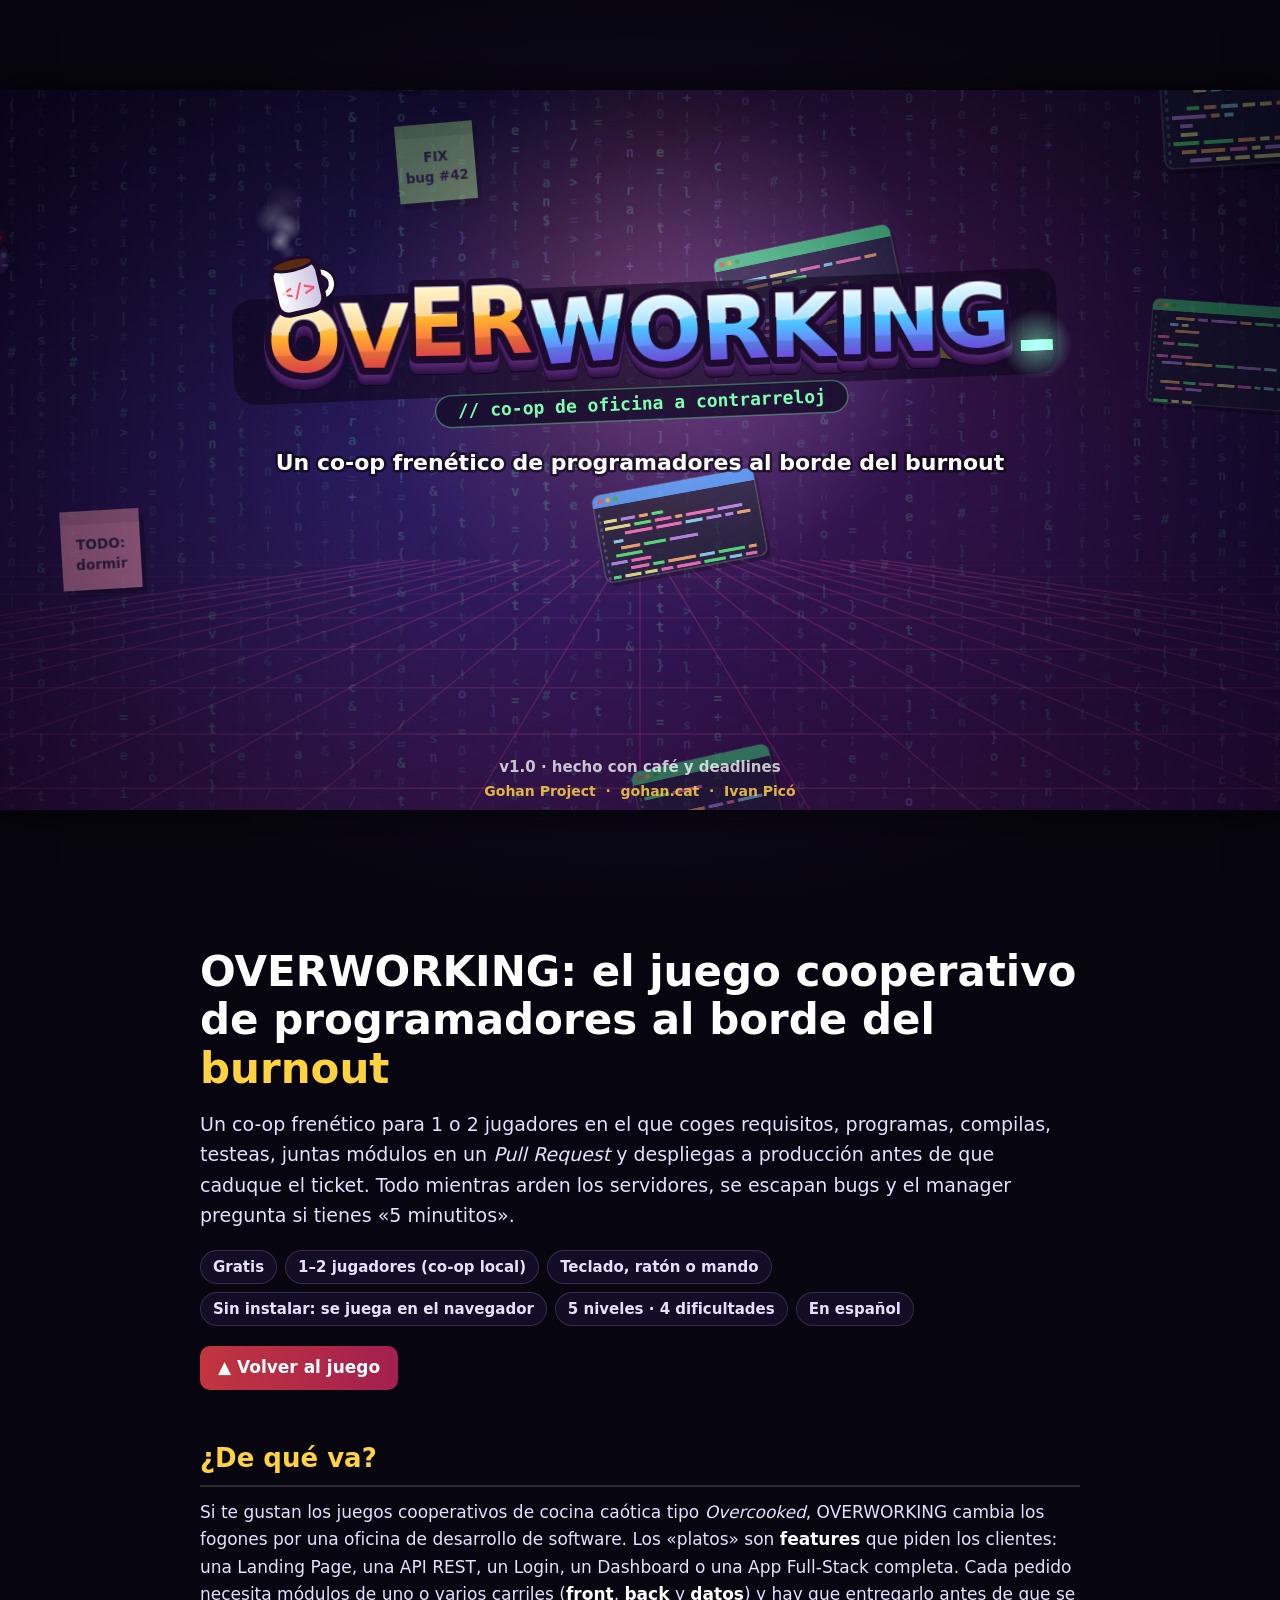
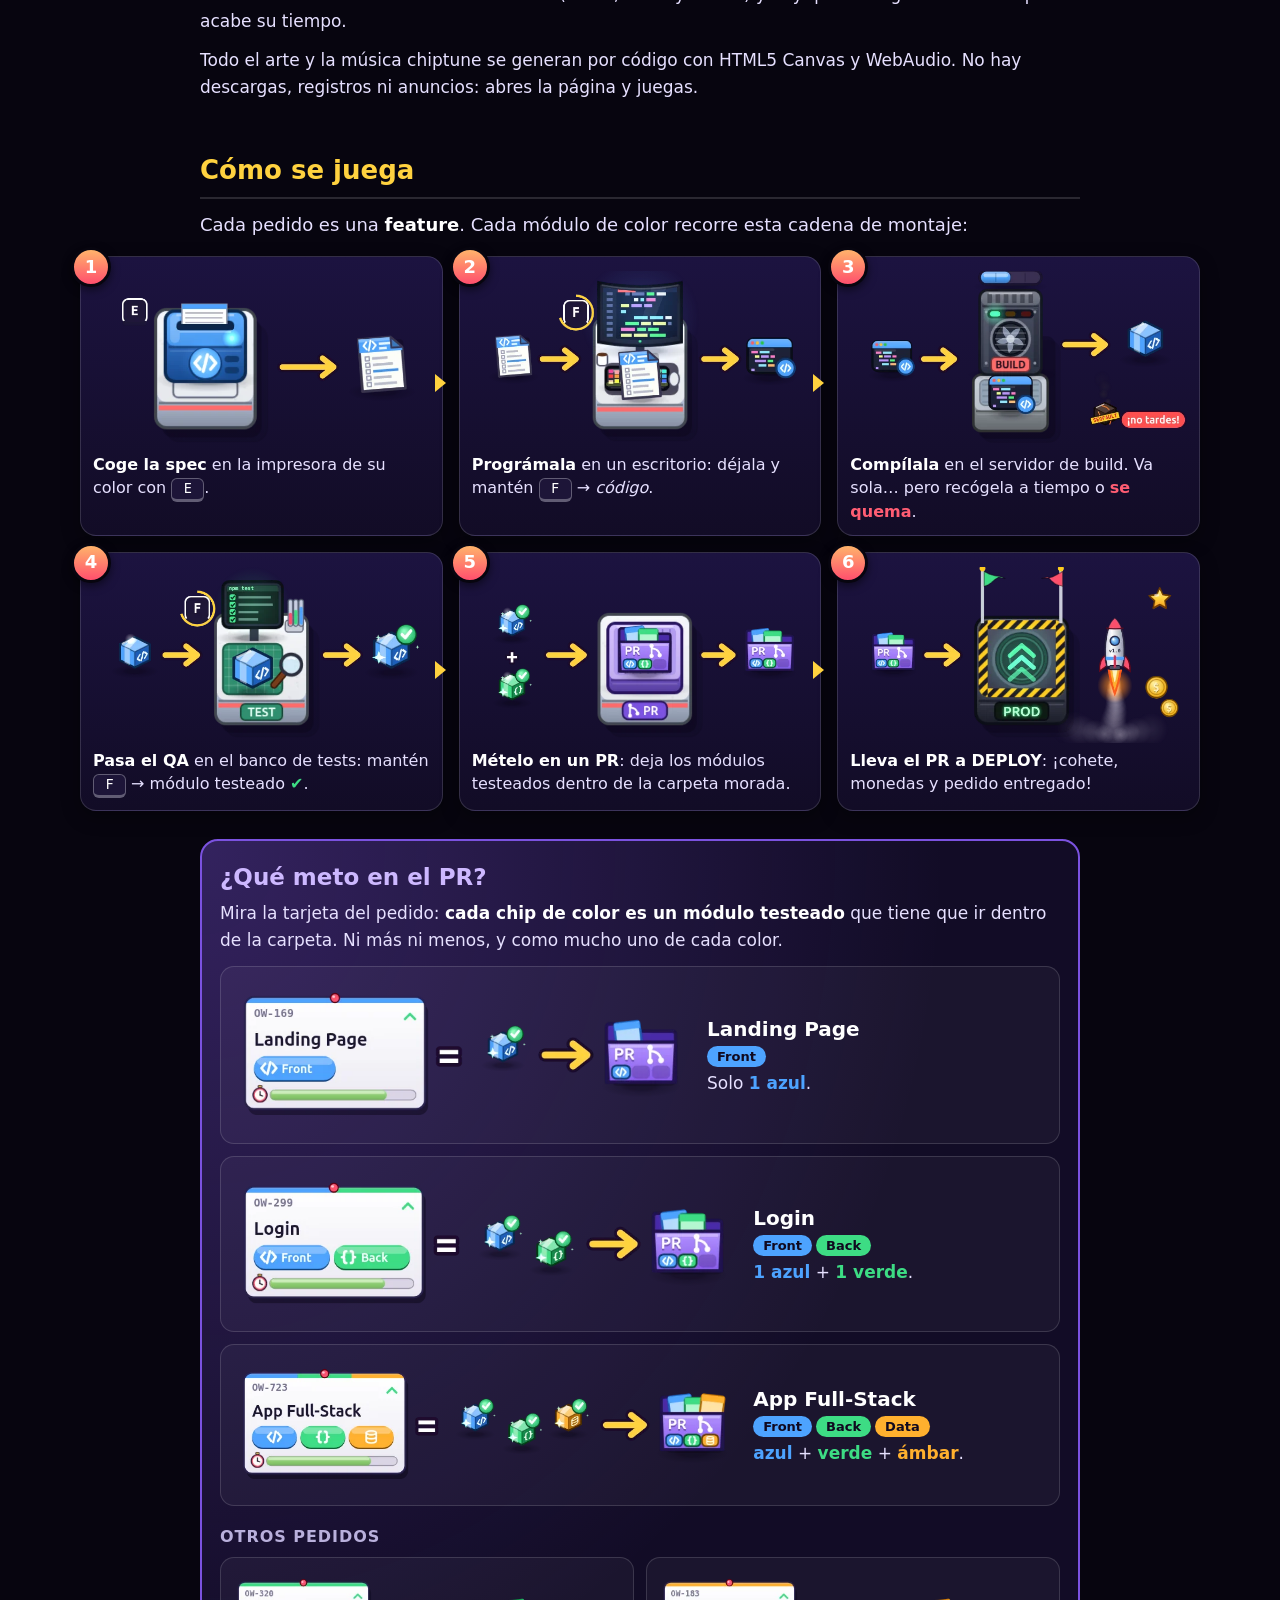
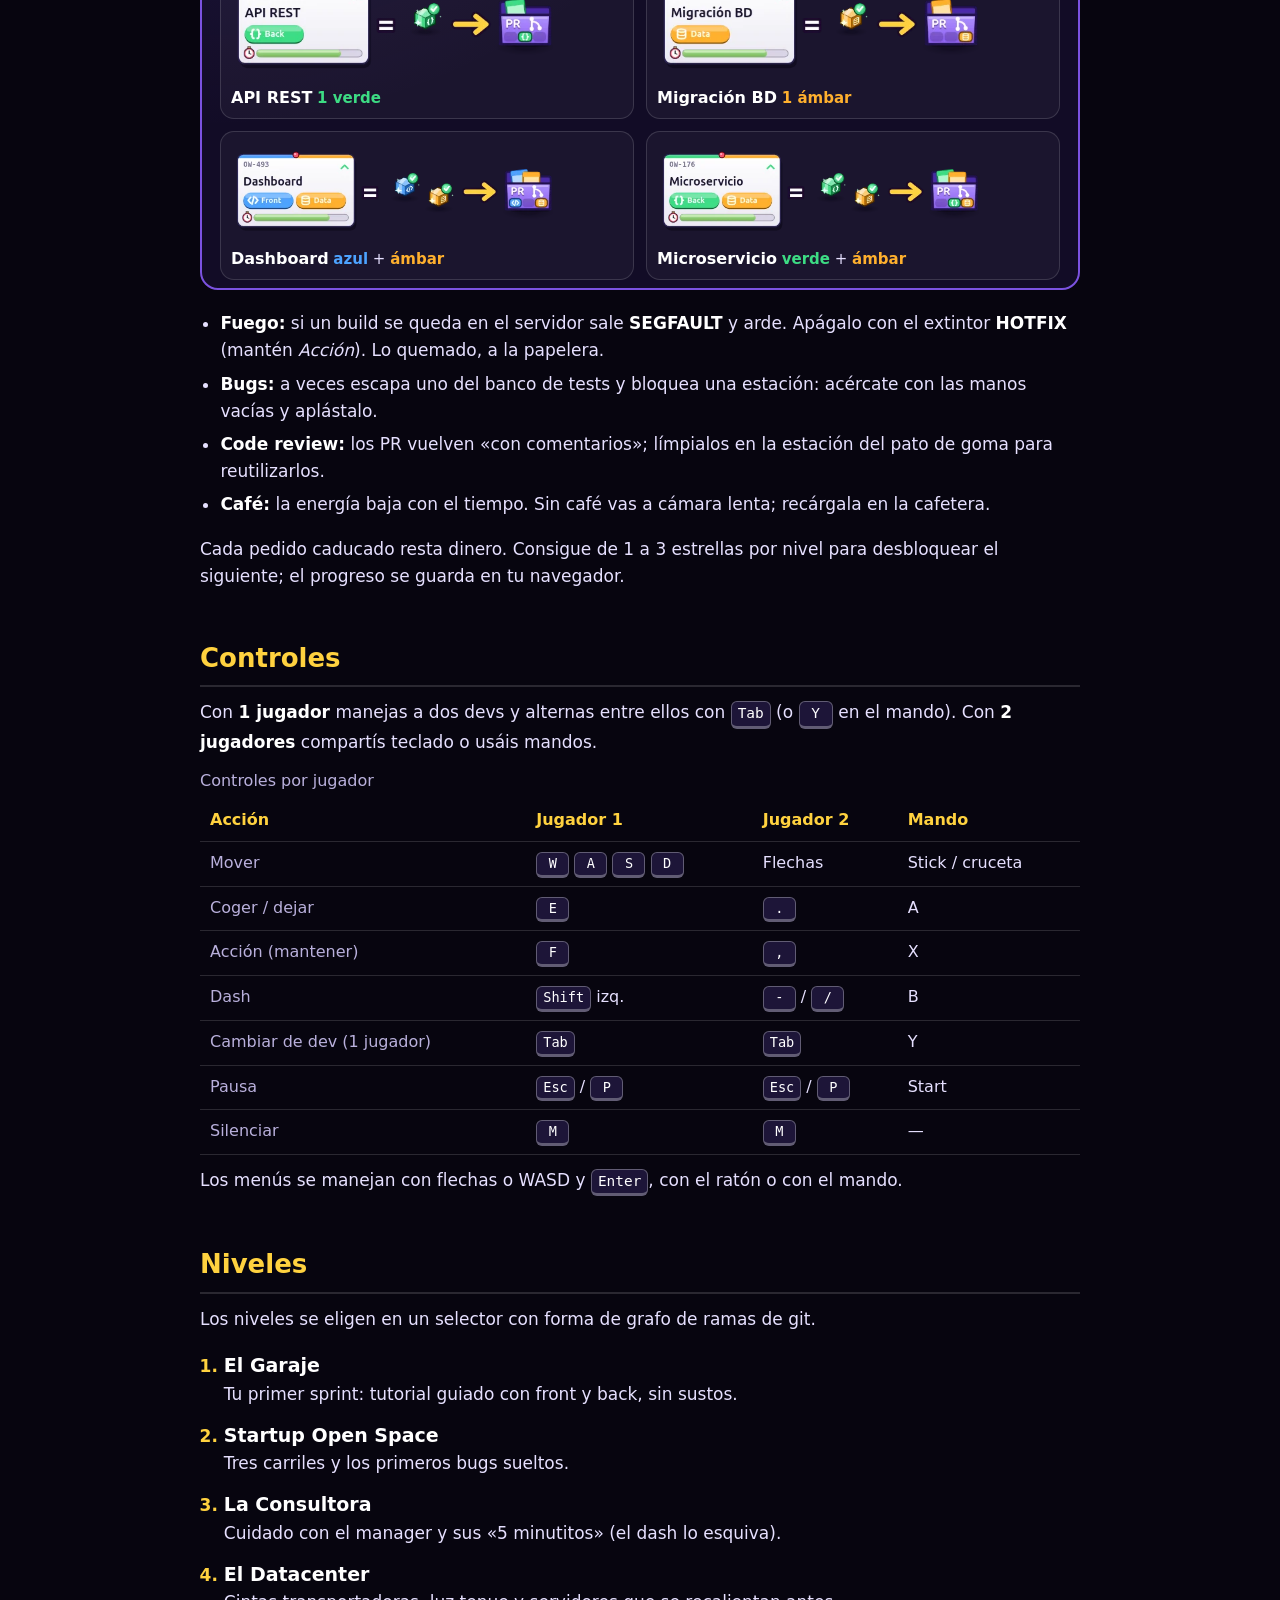
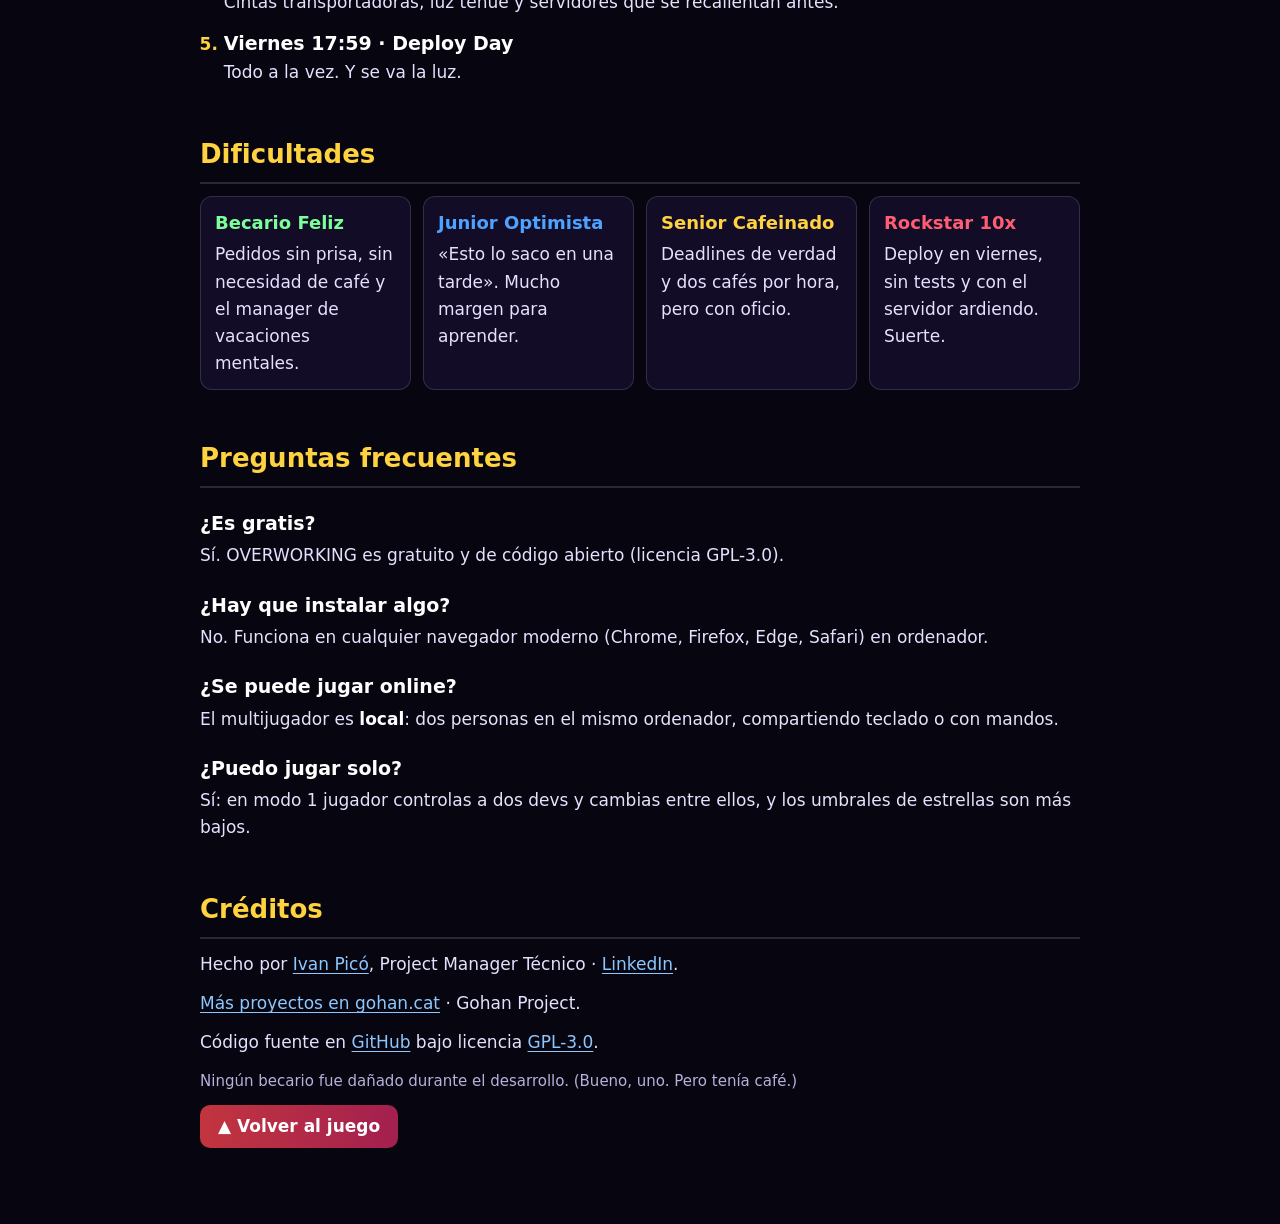
==== commit ffa26a6b: "Enlazar el perfil profesional del autor en los créditos Los créditos de la página enlazan ahora a iv" ====
--- a/index.html
+++ b/index.html
@@ -22,7 +22,7 @@
   <link rel="canonical" href="https://overworking.gohan.cat/">
   <link rel="alternate" hreflang="es" href="https://overworking.gohan.cat/">
   <link rel="alternate" hreflang="x-default" href="https://overworking.gohan.cat/">
-  <link rel="author" href="https://gohan.cat">
+  <link rel="author" href="https://ivanpico.com/">
 
   <!-- Iconos y PWA -->
   <link rel="icon" href="icons/favicon.ico" sizes="any">
@@ -86,8 +86,9 @@
         "@type": "Person",
         "@id": "https://gohan.cat/#ivan-pico",
         "name": "Ivan Picó",
-        "url": "https://gohan.cat",
-        "sameAs": ["https://github.com/ivan-pico"],
+        "url": "https://ivanpico.com/",
+        "jobTitle": "Project Manager Técnico",
+        "sameAs": ["https://www.linkedin.com/in/ivanpico", "https://github.com/ivan-pico", "https://ivanpico.com/"],
         "affiliation": { "@id": "https://gohan.cat/#organization" }
       },
       {
@@ -126,7 +127,7 @@
         "operatingSystem": "Windows, macOS, Linux, ChromeOS (cualquier navegador moderno)",
         "browserRequirements": "Requiere JavaScript y HTML5 Canvas. Teclado o mando compatible con la Gamepad API.",
         "softwareVersion": "1.0",
-        "datePublished": "2026-11-26",
+        "datePublished": "2026-11-26T12:00:00+01:00",
         "isAccessibleForFree": true,
         "isFamilyFriendly": true,
         "accessMode": ["visual", "auditory"],
@@ -386,7 +387,9 @@
 
       <footer class="credits" aria-labelledby="h-creditos">
         <h2 id="h-creditos">Créditos</h2>
-        <p>Un juego de <a href="https://gohan.cat" rel="author">Ivan Picó</a> · <a href="https://gohan.cat">Gohan Project</a>.</p>
+        <p>Hecho por <a href="https://ivanpico.com" target="_blank" rel="author me noopener">Ivan Picó</a>, Project Manager Técnico
+          · <a href="https://www.linkedin.com/in/ivanpico" target="_blank" rel="me noopener">LinkedIn</a>.</p>
+        <p><a href="https://gohan.cat/">Más proyectos en gohan.cat</a> · Gohan Project.</p>
         <p>Código fuente en <a href="https://github.com/ivan-pico/overworking">GitHub</a> bajo licencia
           <a href="https://www.gnu.org/licenses/gpl-3.0.html" rel="license">GPL-3.0</a>.</p>
         <p class="small">Ningún becario fue dañado durante el desarrollo. (Bueno, uno. Pero tenía café.)</p>
